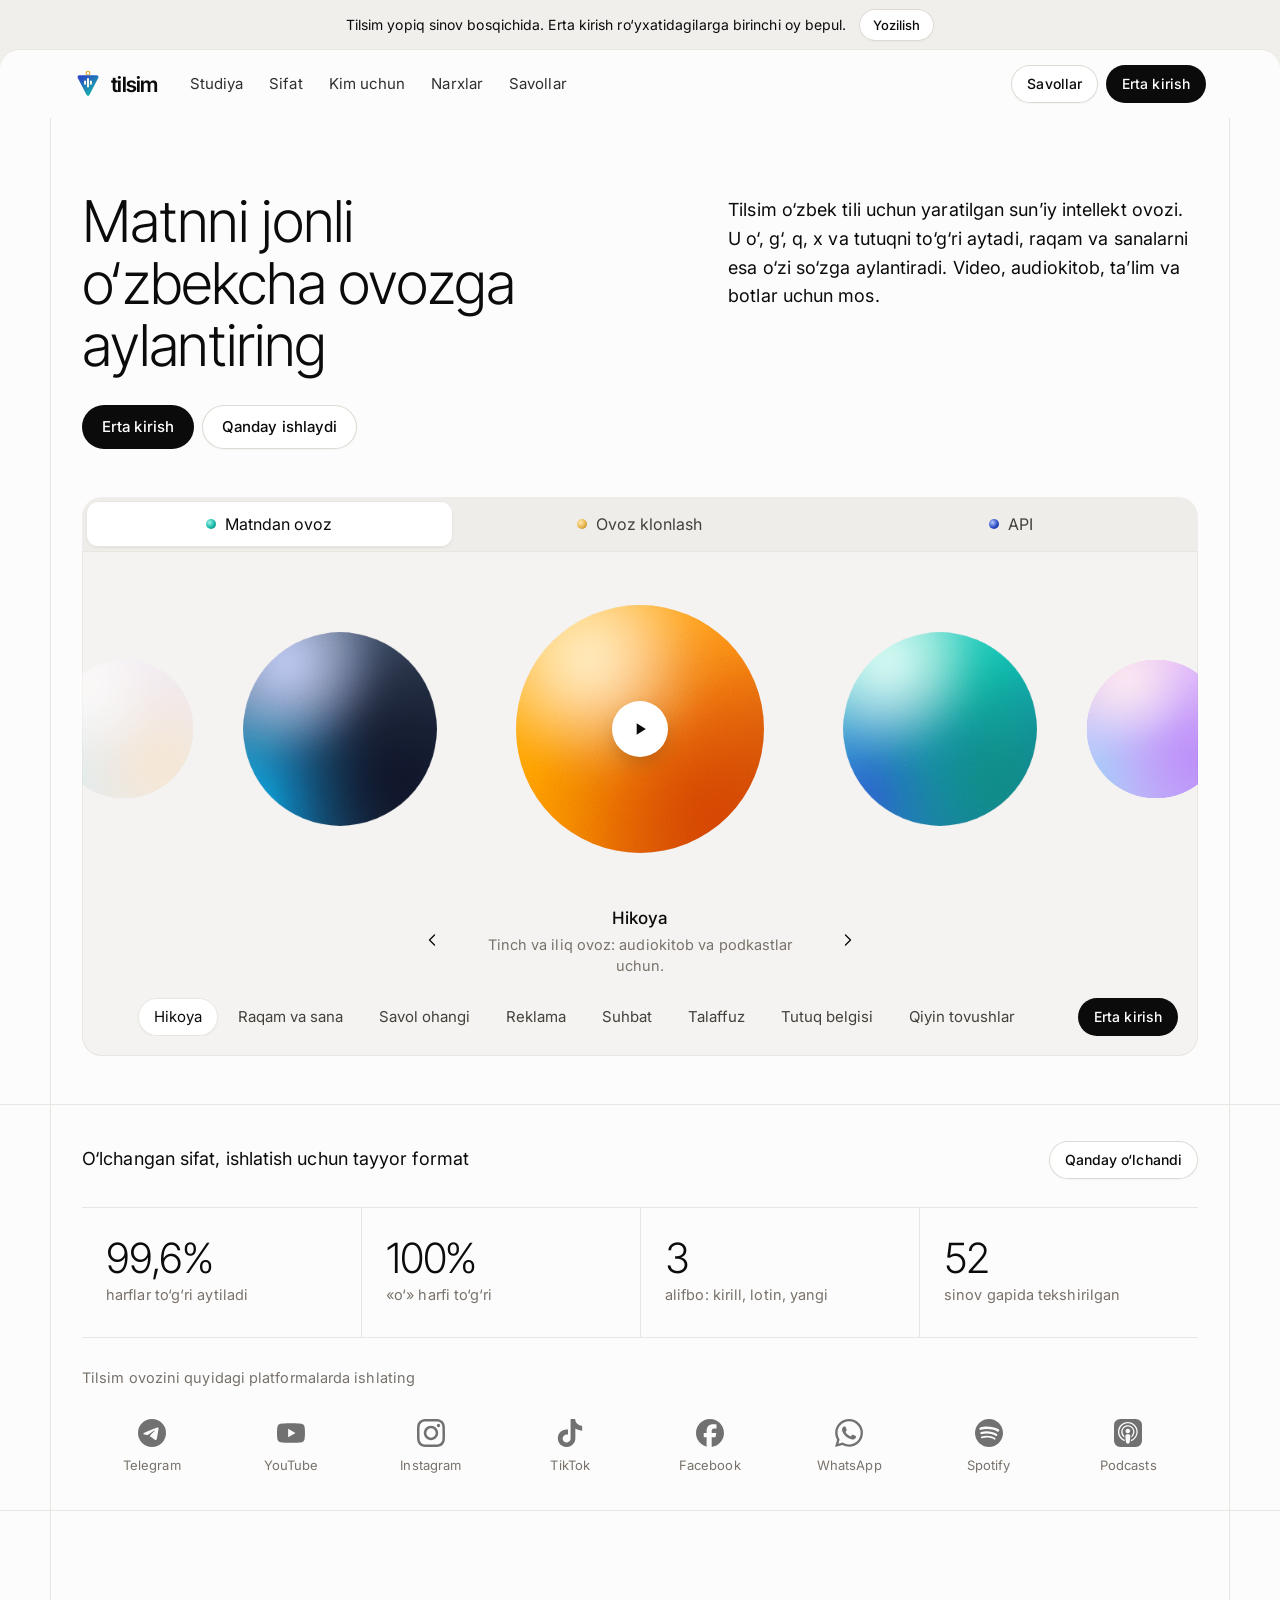
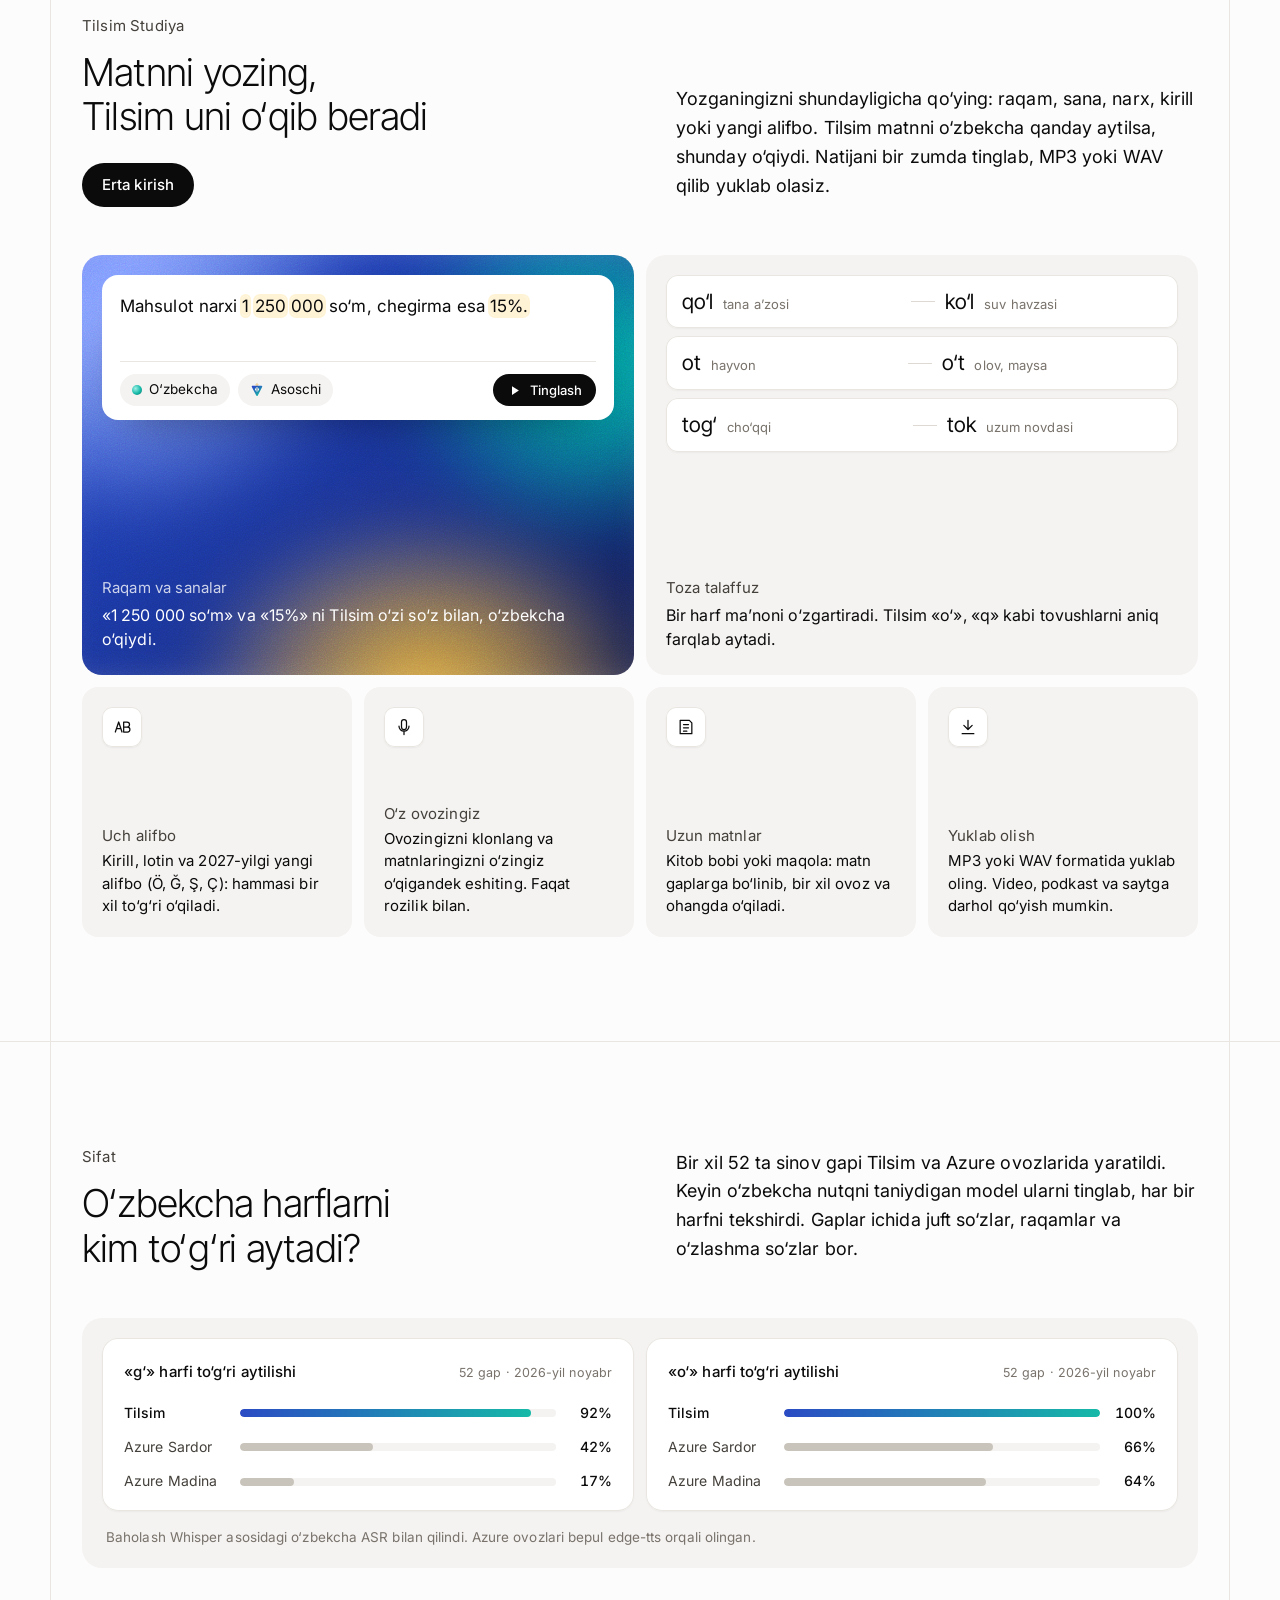
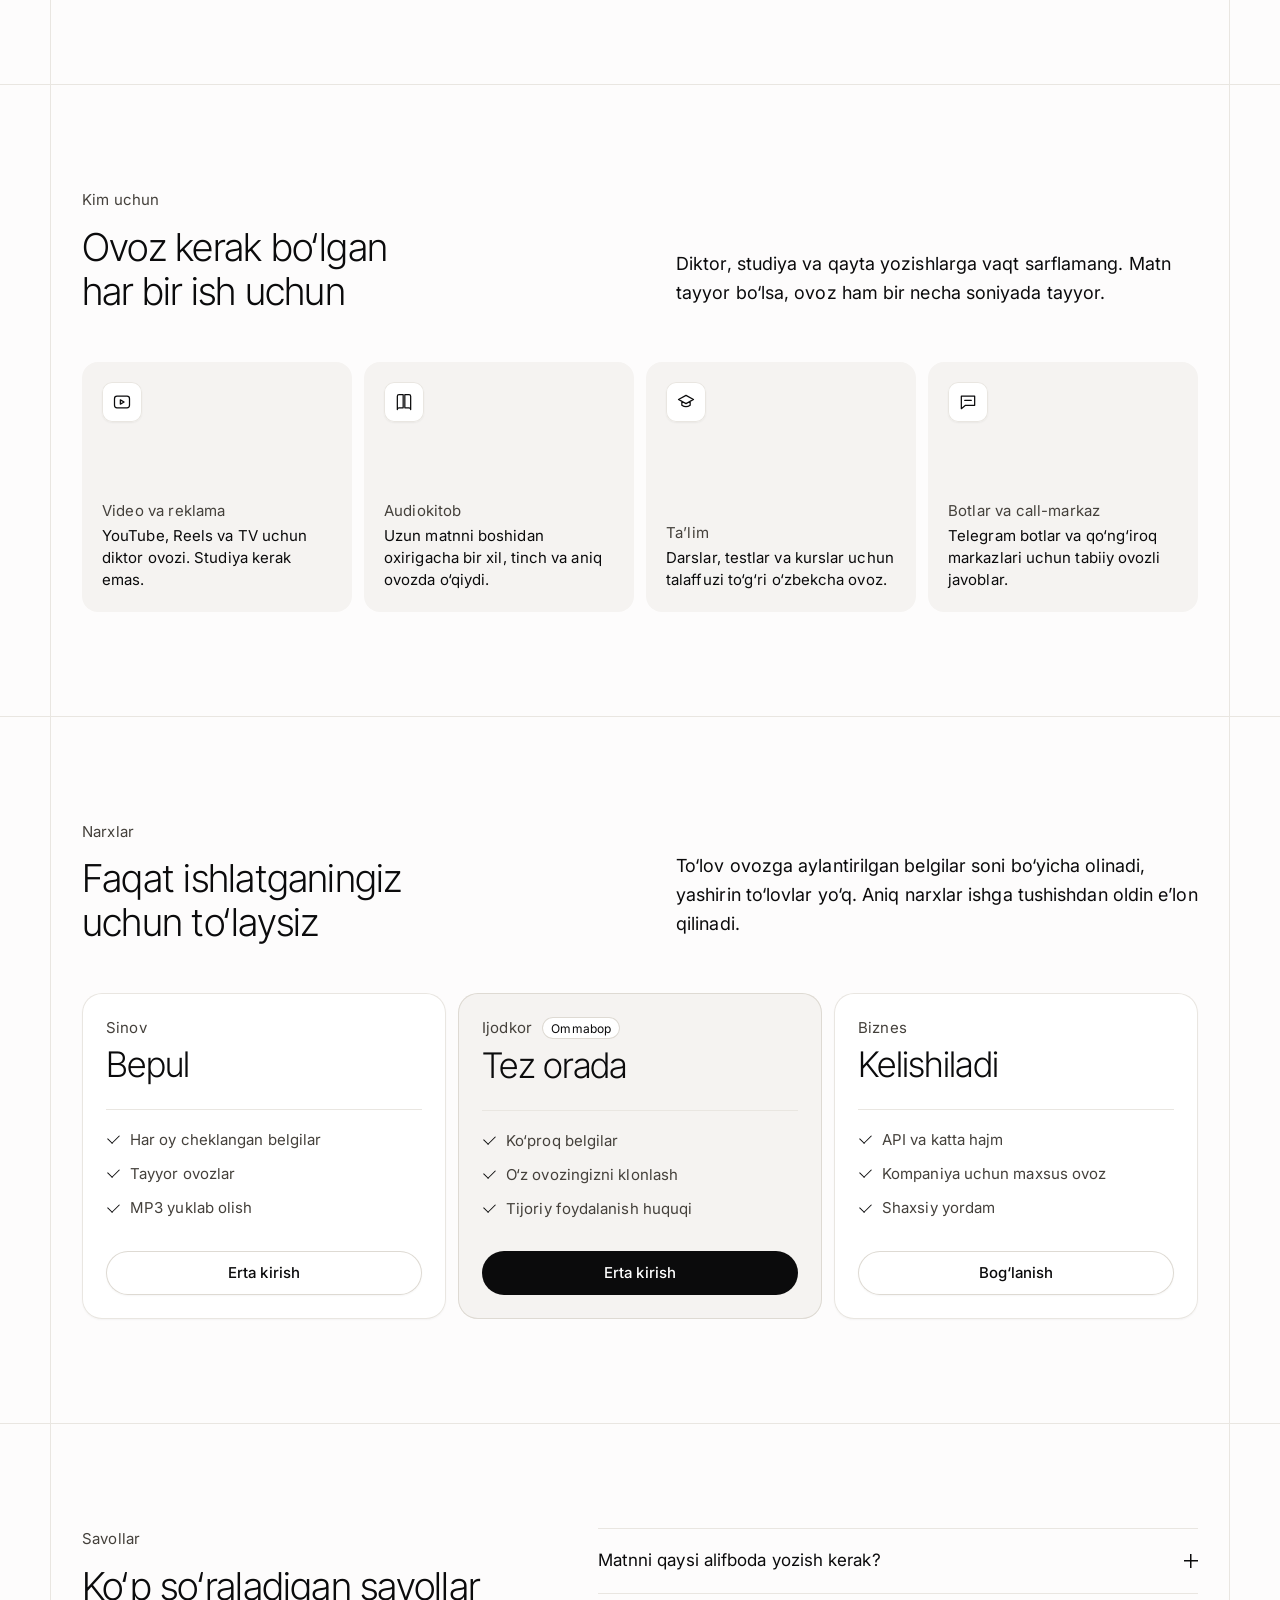
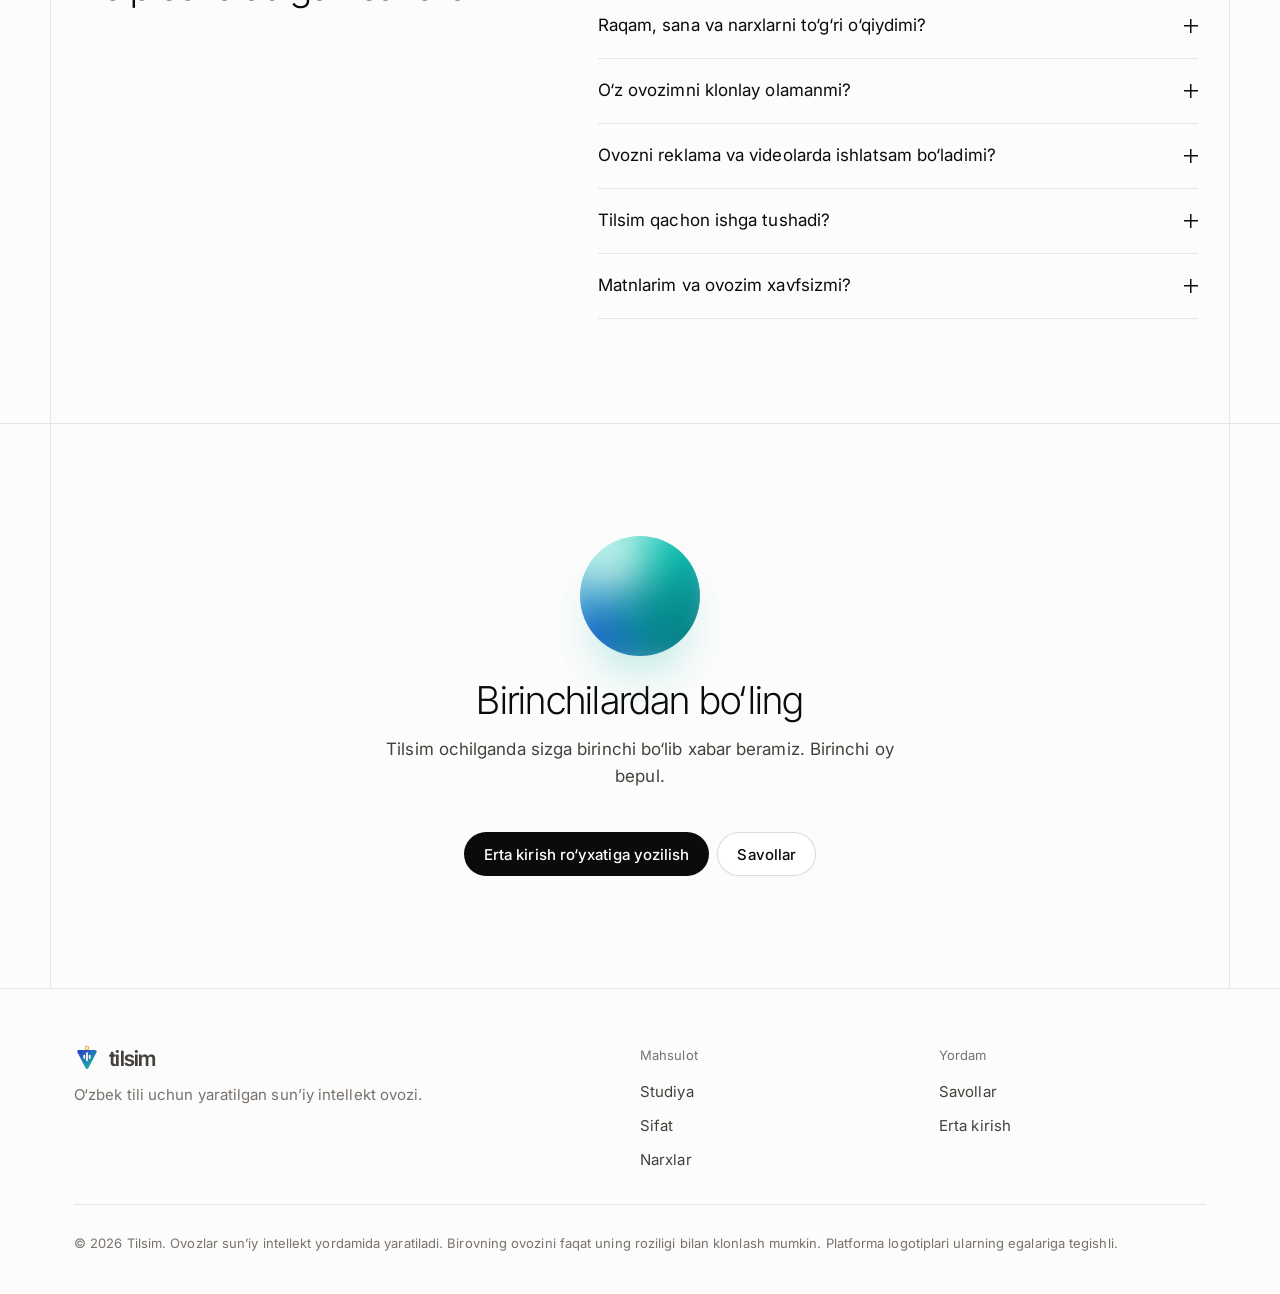
==== web/index.html @ ef1b839a "Tilsim: Uzbek voice lab, text front-end and landing page - uznorm: Uzbek text normaliser (numbers, d" ====
<!doctype html>
<html lang="uz">
<head>
  <meta charset="utf-8">
  <meta name="viewport" content="width=device-width, initial-scale=1, viewport-fit=cover">
  <title>Tilsim: o‘zbekcha sun’iy intellekt ovozi</title>
  <meta name="description" content="Tilsim matnni jonli o‘zbekcha ovozga aylantiradi: o‘, g‘, q, x va tutuqni to‘g‘ri aytadi, raqam va sanalarni o‘zi so‘zga aylantiradi.">
  <meta name="theme-color" content="#FDFCFC">
  <meta property="og:type" content="website">
  <meta property="og:title" content="Tilsim: o‘zbekcha sun’iy intellekt ovozi">
  <meta property="og:description" content="Matnni jonli o‘zbekcha ovozga aylantiring.">
  <link rel="icon" href="favicon.ico" sizes="48x48">
  <link rel="icon" href="assets/brand/tilsim-mark.svg" type="image/svg+xml">
  <link rel="apple-touch-icon" href="assets/brand/apple-touch-icon.png">
  <link rel="preconnect" href="https://fonts.googleapis.com">
  <link rel="preconnect" href="https://fonts.gstatic.com" crossorigin>
  <link href="https://fonts.googleapis.com/css2?family=Inter:wght@400;500;600&family=Inter+Tight:wght@300;400;500;600&display=swap" rel="stylesheet">
  <link rel="stylesheet" href="assets/css/site.css?v=16">
</head>
<body>
  <a class="skip" href="#asosiy">Asosiy qismga o‘tish</a>

  <div class="announce">
    <span>Tilsim yopiq sinov bosqichida. Erta kirish ro‘yxatidagilarga birinchi oy bepul.</span>
    <a class="btn btn-white btn-xs" href="#erta-kirish">Yozilish</a>
  </div>

  <div class="sheet">
    <!-- NAV -->
    <header class="nav" id="nav">
      <div class="wrap nav-row">
        <a class="brand" href="#" aria-label="Tilsim, bosh sahifa">
          <img src="assets/brand/tilsim-mark.svg" width="28" height="28" alt="">
          <span>tilsim</span>
        </a>
        <nav class="links" id="menu" aria-label="Asosiy menyu">
          <a href="#studio">Studiya</a>
          <a href="#sifat">Sifat</a>
          <a href="#kim-uchun">Kim uchun</a>
          <a href="#narxlar">Narxlar</a>
          <a href="#savollar">Savollar</a>
        </nav>
        <div class="nav-actions">
          <a class="btn btn-white btn-sm hide-sm" href="#savollar">Savollar</a>
          <a class="btn btn-black btn-sm" href="#erta-kirish">Erta kirish</a>
          <button class="menu-btn" id="menu-btn" type="button" aria-label="Menyuni ochish" aria-expanded="false" aria-controls="menu"><span></span><span></span></button>
        </div>
      </div>
    </header>

    <main id="asosiy">
      <!-- HERO -->
      <section class="frame hero">
        <div class="wrap">
          <div class="hero-head">
            <div>
              <h1>Matnni jonli <br class="br-lg">o‘zbekcha ovozga aylantiring</h1>
              <div class="actions">
                <a class="btn btn-black" href="#erta-kirish">Erta kirish</a>
                <a class="btn btn-white" href="#studio">Qanday ishlaydi</a>
              </div>
            </div>
            <p class="hero-lead">Tilsim o‘zbek tili uchun yaratilgan sun’iy intellekt ovozi. U o‘, g‘, q, x va tutuqni to‘g‘ri aytadi, raqam va sanalarni esa o‘zi so‘zga aylantiradi. Video, audiokitob, ta’lim va botlar uchun mos.</p>
          </div>

          <div class="product">
            <div class="seg" role="tablist" aria-label="Mahsulotlar">
              <button class="seg-btn" role="tab" aria-selected="true" aria-controls="p-tts" id="t-tts"><i class="dot d-feruza"></i>Matndan ovoz</button>
              <button class="seg-btn" role="tab" aria-selected="false" aria-controls="p-clone" id="t-clone"><i class="dot d-oltin"></i>Ovoz klonlash</button>
              <button class="seg-btn" role="tab" aria-selected="false" aria-controls="p-api" id="t-api"><i class="dot d-lapis"></i>API</button>
            </div>

            <div class="stage">
              <!-- TTS: voice orbs -->
              <div class="panel" role="tabpanel" id="p-tts" aria-labelledby="t-tts">
                <div class="orbs" id="orbs" aria-roledescription="karusel" aria-label="Ovoz namunalari"></div>
                <div class="orb-nav">
                  <button class="arrow" id="orb-prev" type="button" aria-label="Oldingi namuna"><svg viewBox="0 0 24 24"><path d="M15 6l-6 6 6 6"/></svg></button>
                  <div class="orb-caption" aria-live="polite"><b id="orb-title"></b><span id="orb-desc"></span></div>
                  <button class="arrow" id="orb-next" type="button" aria-label="Keyingi namuna"><svg viewBox="0 0 24 24"><path d="M9 6l6 6-6 6"/></svg></button>
                </div>
                <div class="stage-foot">
                  <div class="pills" id="orb-pills" role="tablist" aria-label="Namuna turi"></div>
                  <a class="btn btn-black btn-sm" href="#erta-kirish">Erta kirish</a>
                </div>
              </div>

              <!-- Clone -->
              <div class="panel" role="tabpanel" id="p-clone" aria-labelledby="t-clone" hidden>
                <div class="clone">
                  <div class="clone-copy">
                    <p class="label">Ovoz klonlash</p>
                    <h3>O‘z ovozingizda gapiradigan Tilsim</h3>
                    <p>Bir necha daqiqalik toza yozuvingizdan shaxsiy ovoz yaratiladi. Shundan keyin kurslar, videolar va reklamalar sizning ovozingizda chiqadi. Bu sahifadagi barcha namunalar ham shu yo‘l bilan, loyiha asoschisining ovozida yaratilgan.</p>
                    <ol class="mini-steps">
                      <li><span>1</span>Yozib oling: tinch xonada, studiyamizdagi gaplarni o‘qing</li>
                      <li><span>2</span>Tasdiqlang: ovoz sizniki ekanini va roziligingizni bildiring</li>
                      <li><span>3</span>Ishlating: istalgan matnni o‘z ovozingizda yarating</li>
                    </ol>
                  </div>
                  <div class="clone-card">
                    <div class="orb orb-oltin orb-sm" aria-hidden="true"></div>
                    <p class="label">Klonlangan ovoz namunasi</p>
                    <p class="quote">«O‘zbekiston Markaziy Osiyoning yuragida joylashgan bo‘lib, uning boy tarixi va mehmondo‘st xalqi butun dunyoga mashhur.»</p>
                    <button class="btn btn-black btn-sm" type="button" data-play="hikoya"><svg viewBox="0 0 24 24" aria-hidden="true"><path class="i-play" d="M8 5v14l11-7z"/><path class="i-pause" d="M7 5h4v14H7zM13 5h4v14h-4z"/></svg><span>Tinglash</span></button>
                  </div>
                </div>
              </div>

              <!-- API -->
              <div class="panel" role="tabpanel" id="p-api" aria-labelledby="t-api" hidden>
                <div class="api">
                  <div class="api-copy">
                    <p class="label">API · tez orada</p>
                    <h3>Ilovangizga o‘zbekcha ovoz qo‘shing</h3>
                    <p>Telegram bot, call-markaz yoki mobil ilova: bitta so‘rov bilan matn yuborasiz va tayyor audio olasiz. Raqamlar, kirill va yangi alifbo avtomatik qayta ishlanadi.</p>
                  </div>
                  <pre class="code" aria-label="API so‘rov namunasi"><code><span class="c-mute"># namuna: API ochilganda shunday ishlaydi</span>
curl $TILSIM_API/v1/tts \
  -H <span class="c-str">"Authorization: Bearer $TILSIM_KEY"</span> \
  -d <span class="c-str">'{
    "text": "Narxi 125 000 so‘m, chegirma 15%.",
    "voice": "asoschi",
    "format": "mp3"
  }'</span> \
  -o natija.mp3</code></pre>
                </div>
              </div>
            </div>
          </div>
        </div>
      </section>

      <!-- PROOF GRID -->
      <section class="frame proof">
        <div class="wrap">
          <div class="proof-head">
            <p>O‘lchangan sifat, ishlatish uchun tayyor format</p>
            <a class="btn btn-white btn-sm" href="#sifat">Qanday o‘lchandi</a>
          </div>
          <div class="stats">
            <div><b>99,6%</b><span>harflar to‘g‘ri aytiladi</span></div>
            <div><b>100%</b><span>«o‘» harfi to‘g‘ri</span></div>
            <div><b>3</b><span>alifbo: kirill, lotin, yangi</span></div>
            <div><b>52</b><span>sinov gapida tekshirilgan</span></div>
          </div>
          <p class="logos-label">Tilsim ovozini quyidagi platformalarda ishlating</p>
          <ul class="logos" aria-label="Platformalar">
            <li><img src="assets/logos/telegram.svg" alt="Telegram" width="28" height="28"><span>Telegram</span></li>
            <li><img src="assets/logos/youtube.svg" alt="YouTube" width="28" height="28"><span>YouTube</span></li>
            <li><img src="assets/logos/instagram.svg" alt="Instagram" width="28" height="28"><span>Instagram</span></li>
            <li><img src="assets/logos/tiktok.svg" alt="TikTok" width="28" height="28"><span>TikTok</span></li>
            <li><img src="assets/logos/facebook.svg" alt="Facebook" width="28" height="28"><span>Facebook</span></li>
            <li><img src="assets/logos/whatsapp.svg" alt="WhatsApp" width="28" height="28"><span>WhatsApp</span></li>
            <li><img src="assets/logos/spotify.svg" alt="Spotify" width="28" height="28"><span>Spotify</span></li>
            <li><img src="assets/logos/applepodcasts.svg" alt="Apple Podcasts" width="28" height="28"><span>Podcasts</span></li>
          </ul>
        </div>
      </section>

      <!-- STUDIO -->
      <section class="frame section" id="studio">
        <div class="wrap">
          <div class="sec-head">
            <div>
              <p class="label">Tilsim Studiya</p>
              <h2>Matnni yozing, <br class="br-lg">Tilsim uni o‘qib beradi</h2>
              <a class="btn btn-black" href="#erta-kirish">Erta kirish</a>
            </div>
            <p>Yozganingizni shundayligicha qo‘ying: raqam, sana, narx, kirill yoki yangi alifbo. Tilsim matnni o‘zbekcha qanday aytilsa, shunday o‘qiydi. Natijani bir zumda tinglab, MP3 yoki WAV qilib yuklab olasiz.</p>
          </div>

          <div class="media-row">
            <article class="media media-grad g-lapis">
              <div class="editor">
                <p class="editor-text" id="ed-text"></p>
                <div class="editor-bar">
                  <span class="chip"><i class="dot d-feruza"></i>O‘zbekcha</span>
                  <span class="chip"><img src="assets/brand/tilsim-mark.svg" width="14" height="14" alt="">Asoschi</span>
                  <button class="btn btn-black btn-xs ml-auto" type="button" id="ed-play"><svg viewBox="0 0 24 24" aria-hidden="true"><path class="i-play" d="M8 5v14l11-7z"/><path class="i-pause" d="M7 5h4v14H7zM13 5h4v14h-4z"/></svg><span>Tinglash</span></button>
                </div>
              </div>
              <div class="media-caption on-dark">
                <p class="label">Raqam va sanalar</p>
                <p>«1 250 000 so‘m» va «15%» ni Tilsim o‘zi so‘z bilan, o‘zbekcha o‘qiydi.</p>
              </div>
            </article>

            <article class="media">
              <ul class="pairs" aria-label="Juft so‘zlar">
                <li><b>qo‘l</b><em>tana a’zosi</em><i></i><b>ko‘l</b><em>suv havzasi</em></li>
                <li><b>ot</b><em>hayvon</em><i></i><b>o‘t</b><em>olov, maysa</em></li>
                <li><b>tog‘</b><em>cho‘qqi</em><i></i><b>tok</b><em>uzum novdasi</em></li>
              </ul>
              <div class="media-caption">
                <p class="label">Toza talaffuz</p>
                <p>Bir harf ma’noni o‘zgartiradi. Tilsim «o‘», «q» kabi tovushlarni aniq farqlab aytadi.</p>
              </div>
            </article>
          </div>

          <div class="tiles">
            <article class="tile">
              <span class="ico"><svg viewBox="0 0 24 24"><path d="M4 18 8 6l4 12M5.5 14h5M14 6h4a3 3 0 0 1 0 6h-4zm0 6h4.5a3 3 0 0 1 0 6H14z"/></svg></span>
              <div><p class="label">Uch alifbo</p><p>Kirill, lotin va 2027-yilgi yangi alifbo (Ö, Ğ, Ş, Ç): hammasi bir xil to‘g‘ri o‘qiladi.</p></div>
            </article>
            <article class="tile">
              <span class="ico"><svg viewBox="0 0 24 24"><path d="M12 3a3 3 0 0 1 3 3v6a3 3 0 0 1-6 0V6a3 3 0 0 1 3-3zM6 11a6 6 0 0 0 12 0M12 17v4"/></svg></span>
              <div><p class="label">O‘z ovozingiz</p><p>Ovozingizni klonlang va matnlaringizni o‘zingiz o‘qigandek eshiting. Faqat rozilik bilan.</p></div>
            </article>
            <article class="tile">
              <span class="ico"><svg viewBox="0 0 24 24"><path d="M5 4h11l3 3v13H5zM9 9h6M9 13h6M9 17h4"/></svg></span>
              <div><p class="label">Uzun matnlar</p><p>Kitob bobi yoki maqola: matn gaplarga bo‘linib, bir xil ovoz va ohangda o‘qiladi.</p></div>
            </article>
            <article class="tile">
              <span class="ico"><svg viewBox="0 0 24 24"><path d="M12 4v11M7 10l5 5 5-5M5 20h14"/></svg></span>
              <div><p class="label">Yuklab olish</p><p>MP3 yoki WAV formatida yuklab oling. Video, podkast va saytga darhol qo‘yish mumkin.</p></div>
            </article>
          </div>
        </div>
      </section>

      <!-- QUALITY -->
      <section class="frame section" id="sifat">
        <div class="wrap">
          <div class="sec-head">
            <div>
              <p class="label">Sifat</p>
              <h2>O‘zbekcha harflarni <br class="br-lg">kim to‘g‘ri aytadi?</h2>
            </div>
            <p>Bir xil 52 ta sinov gapi Tilsim va Azure ovozlarida yaratildi. Keyin o‘zbekcha nutqni taniydigan model ularni tinglab, har bir harfni tekshirdi. Gaplar ichida juft so‘zlar, raqamlar va o‘zlashma so‘zlar bor.</p>
          </div>
          <div class="media-row single">
            <article class="media media-chart">
              <div class="chart-card">
                <div class="chart-head"><b>«g‘» harfi to‘g‘ri aytilishi</b><span>52 gap · 2026-yil noyabr</span></div>
                <div class="bars" id="bars-g">
                  <div class="bar us"><span>Tilsim</span><div class="track"><i style="--v:92%"></i></div><b>92%</b></div>
                  <div class="bar"><span>Azure Sardor</span><div class="track"><i style="--v:42%"></i></div><b>42%</b></div>
                  <div class="bar"><span>Azure Madina</span><div class="track"><i style="--v:17%"></i></div><b>17%</b></div>
                </div>
              </div>
              <div class="chart-card">
                <div class="chart-head"><b>«o‘» harfi to‘g‘ri aytilishi</b><span>52 gap · 2026-yil noyabr</span></div>
                <div class="bars" id="bars-o">
                  <div class="bar us"><span>Tilsim</span><div class="track"><i style="--v:100%"></i></div><b>100%</b></div>
                  <div class="bar"><span>Azure Sardor</span><div class="track"><i style="--v:66%"></i></div><b>66%</b></div>
                  <div class="bar"><span>Azure Madina</span><div class="track"><i style="--v:64%"></i></div><b>64%</b></div>
                </div>
              </div>
              <p class="foot-note">Baholash Whisper asosidagi o‘zbekcha ASR bilan qilindi. Azure ovozlari bepul edge-tts orqali olingan.</p>
            </article>
          </div>
        </div>
      </section>

      <!-- USE CASES -->
      <section class="frame section" id="kim-uchun">
        <div class="wrap">
          <div class="sec-head">
            <div>
              <p class="label">Kim uchun</p>
              <h2>Ovoz kerak bo‘lgan <br class="br-lg">har bir ish uchun</h2>
            </div>
            <p>Diktor, studiya va qayta yozishlarga vaqt sarflamang. Matn tayyor bo‘lsa, ovoz ham bir necha soniyada tayyor.</p>
          </div>
          <div class="tiles">
            <article class="tile">
              <span class="ico"><svg viewBox="0 0 24 24"><rect x="3" y="5" width="18" height="14" rx="3"/><path d="M10 9.5v5l4.5-2.5z"/></svg></span>
              <div><p class="label">Video va reklama</p><p>YouTube, Reels va TV uchun diktor ovozi. Studiya kerak emas.</p></div>
            </article>
            <article class="tile">
              <span class="ico"><svg viewBox="0 0 24 24"><path d="M4 5a2 2 0 0 1 2-2h5v16H6a2 2 0 0 0-2 2zM20 5a2 2 0 0 0-2-2h-5v16h5a2 2 0 0 1 2 2z"/></svg></span>
              <div><p class="label">Audiokitob</p><p>Uzun matnni boshidan oxirigacha bir xil, tinch va aniq ovozda o‘qiydi.</p></div>
            </article>
            <article class="tile">
              <span class="ico"><svg viewBox="0 0 24 24"><path d="M3 9l9-5 9 5-9 5zM7 11v5c3 2 7 2 10 0v-5"/></svg></span>
              <div><p class="label">Ta’lim</p><p>Darslar, testlar va kurslar uchun talaffuzi to‘g‘ri o‘zbekcha ovoz.</p></div>
            </article>
            <article class="tile">
              <span class="ico"><svg viewBox="0 0 24 24"><path d="M4 5h16v11H9l-5 4z"/><path d="M8 10h8"/></svg></span>
              <div><p class="label">Botlar va call-markaz</p><p>Telegram botlar va qo‘ng‘iroq markazlari uchun tabiiy ovozli javoblar.</p></div>
            </article>
          </div>
        </div>
      </section>

      <!-- PRICING -->
      <section class="frame section" id="narxlar">
        <div class="wrap">
          <div class="sec-head">
            <div>
              <p class="label">Narxlar</p>
              <h2>Faqat ishlatganingiz <br class="br-lg">uchun to‘laysiz</h2>
            </div>
            <p>To‘lov ovozga aylantirilgan belgilar soni bo‘yicha olinadi, yashirin to‘lovlar yo‘q. Aniq narxlar ishga tushishdan oldin e’lon qilinadi.</p>
          </div>
          <div class="plans">
            <div class="plan">
              <p class="label">Sinov</p><p class="price">Bepul</p>
              <ul><li>Har oy cheklangan belgilar</li><li>Tayyor ovozlar</li><li>MP3 yuklab olish</li></ul>
              <a class="btn btn-white" href="#erta-kirish">Erta kirish</a>
            </div>
            <div class="plan plan-hot">
              <p class="label">Ijodkor <span class="tag">Ommabop</span></p><p class="price">Tez orada</p>
              <ul><li>Ko‘proq belgilar</li><li>O‘z ovozingizni klonlash</li><li>Tijoriy foydalanish huquqi</li></ul>
              <a class="btn btn-black" href="#erta-kirish">Erta kirish</a>
            </div>
            <div class="plan">
              <p class="label">Biznes</p><p class="price">Kelishiladi</p>
              <ul><li>API va katta hajm</li><li>Kompaniya uchun maxsus ovoz</li><li>Shaxsiy yordam</li></ul>
              <a class="btn btn-white" href="#erta-kirish">Bog‘lanish</a>
            </div>
          </div>
        </div>
      </section>

      <!-- FAQ -->
      <section class="frame section" id="savollar">
        <div class="wrap faq-grid">
          <div>
            <p class="label">Savollar</p>
            <h2>Ko‘p so‘raladigan savollar</h2>
          </div>
          <div class="faq">
            <details><summary>Matnni qaysi alifboda yozish kerak?</summary><p>Qaysi biri qulay bo‘lsa, o‘shanda yozing: kirill, lotin yoki 2027-yildan kuchga kiradigan yangi lotin alifbosi (Ö, Ğ, Ş, Ç). Tilsim hammasini bir xil to‘g‘ri o‘qiydi.</p></details>
            <details><summary>Raqam, sana va narxlarni to‘g‘ri o‘qiydimi?</summary><p>Ha. «2026-yil 15-noyabr», «14:30», «125 000 so‘m», «15%» kabi yozuvlarni Tilsim o‘zi so‘zga aylantirib, o‘zbekcha o‘qiydi.</p></details>
            <details><summary>O‘z ovozimni klonlay olamanmi?</summary><p>Ha, Ijodkor va Biznes rejalarida. Buning uchun ovoz egasining roziligi shart: birovning ovozini uning ruxsatisiz klonlab bo‘lmaydi.</p></details>
            <details><summary>Ovozni reklama va videolarda ishlatsam bo‘ladimi?</summary><p>Ha, pullik rejalarda tijoriy foydalanish huquqi bor. Bepul sinov shaxsiy foydalanish uchun.</p></details>
            <details><summary>Tilsim qachon ishga tushadi?</summary><p>Hozir yopiq sinov bosqichidamiz. Erta kirish ro‘yxatiga yozilsangiz, ochilishi bilan birinchi bo‘lib xabar olasiz, birinchi oy esa bepul bo‘ladi.</p></details>
            <details><summary>Matnlarim va ovozim xavfsizmi?</summary><p>Matnlar faqat ovoz yaratish uchun ishlatiladi. Klonlangan ovoz faqat sizning hisobingizda turadi. Har bir audioga sun’iy intellekt yaratganini bildiruvchi ko‘rinmas belgi qo‘shiladi.</p></details>
          </div>
        </div>
      </section>

      <!-- FINAL CTA -->
      <section class="frame final" id="erta-kirish">
        <div class="wrap final-box">
          <div class="orb orb-feruza orb-hero" aria-hidden="true"></div>
          <h2>Birinchilardan bo‘ling</h2>
          <p>Tilsim ochilganda sizga birinchi bo‘lib xabar beramiz. Birinchi oy bepul.</p>
          <div class="actions center">
            <!-- TODO(owner): the real contact goes here (Telegram link or waitlist form endpoint) -->
            <a class="btn btn-black" href="#" data-todo="contact">Erta kirish ro‘yxatiga yozilish</a>
            <a class="btn btn-white" href="#savollar">Savollar</a>
          </div>
        </div>
      </section>
    </main>

    <footer class="footer">
      <div class="wrap foot-grid">
        <div class="foot-brand">
          <a class="brand" href="#"><img src="assets/brand/tilsim-mark.svg" width="26" height="26" alt=""><span>tilsim</span></a>
          <p>O‘zbek tili uchun yaratilgan sun’iy intellekt ovozi.</p>
        </div>
        <div><p class="foot-h">Mahsulot</p><a href="#studio">Studiya</a><a href="#sifat">Sifat</a><a href="#narxlar">Narxlar</a></div>
        <div><p class="foot-h">Yordam</p><a href="#savollar">Savollar</a><a href="#erta-kirish">Erta kirish</a></div>
        <p class="foot-legal">© 2026 Tilsim. Ovozlar sun’iy intellekt yordamida yaratiladi. Birovning ovozini faqat uning roziligi bilan klonlash mumkin. Platforma logotiplari ularning egalariga tegishli.</p>
      </div>
    </footer>
  </div>

  <audio id="player" preload="none"></audio>
  <script src="assets/js/site.js?v=16"></script>
</body>
</html>
---- web/assets/css/site.css ----
/* Tilsim — calm, editorial UI: warm off-white canvas, black type, light display headings, soft grey
   cards, hairline frame. Colour lives only in the voice orbs and gradient art (lapis, feruza, oltin). */
:root {
  --canvas: #FDFCFC;
  --frame-bg: #F1EFEC;     /* behind the rounded sheet */
  --card: #F5F3F1;
  --card-2: #EFEDEA;
  --white: #FFFFFF;
  --ink: #0B0B0C;
  --ink-2: #44403B;        /* warm secondary text */
  --ink-3: #78726B;        /* tertiary / captions */
  --line: #E9E6E1;
  --line-2: #DEDAD3;

  --lapis: #1B2E7A;
  --lapis-2: #2B4BC4;
  --feruza: #16B9A8;
  --oltin: #E8B44A;

  --r-xs: 10px;
  --r-sm: 12px;
  --r: 16px;
  --r-lg: 20px;
  --wrap: 1180px;
  --display: 'Inter Tight', 'Inter', system-ui, sans-serif;
  --body: 'Inter', system-ui, -apple-system, 'Segoe UI', Roboto, sans-serif;
  --ease: cubic-bezier(.2, .7, .2, 1);
  color-scheme: light;
}

* { box-sizing: border-box; }
html { scroll-behavior: smooth; scroll-padding-top: 76px; background: var(--frame-bg); }
body { margin: 0; font: 400 17px/1.6 var(--body); letter-spacing: .005em; color: var(--ink); background: var(--frame-bg); -webkit-font-smoothing: antialiased; }
img, svg { display: block; }
a { color: inherit; text-decoration: none; }
p { margin: 0; }
h1, h2, h3 { margin: 0; font-family: var(--display); font-weight: 300; letter-spacing: -.02em; color: var(--ink); }
h1 { font-size: clamp(2.4rem, 4.6vw, 3.6rem); line-height: 1.08; }
h2 { font-size: clamp(1.9rem, 3vw, 2.5rem); line-height: 1.15; }
h3 { font-size: 1.6rem; line-height: 1.2; }
.br-lg { display: none; }
@media (min-width: 900px) { .br-lg { display: inline; } }
.wrap { width: min(var(--wrap), 100%); margin: 0 auto; padding: 0 24px; }
@media (max-width: 520px) { .wrap { padding: 0 16px; } body { font-size: 16px; } }
.skip { position: absolute; left: -999px; top: 8px; z-index: 100; padding: 10px 14px; border-radius: 10px; background: var(--ink); color: #fff; }
.skip:focus { left: 8px; }
:focus-visible { outline: 2px solid var(--ink); outline-offset: 3px; border-radius: 10px; }
@media (prefers-reduced-motion: reduce) { html { scroll-behavior: auto; } *, *::before, *::after { animation-duration: 1ms !important; animation-iteration-count: 1 !important; transition-duration: 1ms !important; } }
.label { font-size: 15px; line-height: 1.45; color: var(--ink-2); letter-spacing: .01em; }

/* ------------------------------------------------ buttons */
.btn { display: inline-flex; align-items: center; justify-content: center; gap: 8px; height: 44px; padding: 0 20px; border-radius: 9999px; border: 0; font: 500 15px/1 var(--body); cursor: pointer; white-space: nowrap; transition: background .2s, box-shadow .2s, transform .2s var(--ease), opacity .2s; }
.btn svg { width: 15px; height: 15px; fill: currentColor; }
.btn:active { transform: scale(.98); }
.btn-black { background: var(--ink); color: #fff; }
.btn-black:hover { background: #2A2A2D; }
.btn-white { background: var(--white); color: var(--ink); box-shadow: inset 0 0 0 1px var(--line-2), 0 1px 2px rgba(0, 0, 0, .04); }
.btn-white:hover { box-shadow: inset 0 0 0 1px #C9C4BB, 0 1px 2px rgba(0, 0, 0, .06); }
.btn-sm { height: 38px; padding: 0 16px; font-size: 14px; }
.btn-xs { height: 32px; padding: 0 14px; font-size: 13px; }
.btn .i-pause, .btn.playing .i-play { display: none; }
.btn.playing .i-pause { display: block; }
.ml-auto { margin-left: auto; }

/* ------------------------------------------------ announcement + sheet */
.announce { display: flex; align-items: center; justify-content: center; gap: 12px; flex-wrap: wrap; padding: 9px 16px; font-size: 14px; color: var(--ink); text-align: center; }
.sheet { background: var(--canvas); border-radius: 20px 20px 0 0; box-shadow: 0 -1px 0 var(--line); min-height: 100vh; }
@media (max-width: 520px) { .announce { font-size: 13px; } .sheet { border-radius: 16px 16px 0 0; } }

/* ------------------------------------------------ nav */
.nav { position: sticky; top: 0; z-index: 50; background: rgba(253, 252, 252, .86); backdrop-filter: saturate(160%) blur(16px); -webkit-backdrop-filter: saturate(160%) blur(16px); border-radius: 20px 20px 0 0; transition: box-shadow .2s; }
.nav.scrolled { box-shadow: 0 1px 0 var(--line); border-radius: 0; }
.nav-row { display: flex; align-items: center; gap: 32px; height: 68px; }
.brand { display: inline-flex; align-items: center; gap: 9px; font: 600 21px/1 var(--display); letter-spacing: -.035em; }
.links { display: flex; gap: 26px; font-size: 15px; }
.links a { color: var(--ink); opacity: .85; transition: opacity .2s; }
.links a:hover { opacity: 1; }
.nav-actions { margin-left: auto; display: flex; align-items: center; gap: 8px; }
.menu-btn { display: none; width: 40px; height: 40px; border: 0; border-radius: 999px; background: var(--white); box-shadow: inset 0 0 0 1px var(--line-2); cursor: pointer; flex-direction: column; align-items: center; justify-content: center; gap: 5px; }
.menu-btn span { width: 16px; height: 1.5px; background: var(--ink); border-radius: 2px; transition: transform .25s var(--ease); }
.menu-btn[aria-expanded="true"] span:first-child { transform: translateY(3.25px) rotate(45deg); }
.menu-btn[aria-expanded="true"] span:last-child { transform: translateY(-3.25px) rotate(-45deg); }
@media (max-width: 900px) {
  .menu-btn { display: inline-flex; }
  .hide-sm { display: none; }
  .links { position: fixed; top: 68px; left: 0; right: 0; flex-direction: column; gap: 0; padding: 8px 16px 18px; background: var(--canvas); box-shadow: 0 12px 30px -16px rgba(0, 0, 0, .25), 0 1px 0 var(--line); opacity: 0; transform: translateY(-6px); pointer-events: none; transition: opacity .2s, transform .25s var(--ease); }
  .links.open { opacity: 1; transform: none; pointer-events: auto; }
  .links a { padding: 14px 4px; font-size: 17px; border-bottom: 1px solid var(--line); }
}

/* ------------------------------------------------ frame: hairline guides like a drafting grid */
.frame > .wrap { position: relative; }
@media (min-width: 1230px) {
  .frame > .wrap::before, .frame > .wrap::after { content: ""; position: absolute; top: 0; bottom: 0; width: 1px; background: var(--line); }
  .frame > .wrap::before { left: 0; }
  .frame > .wrap::after { right: 0; }
}
.frame + .frame { border-top: 1px solid var(--line); }
.section > .wrap { padding-top: 104px; padding-bottom: 104px; }
@media (min-width: 1230px) { .section > .wrap, .hero > .wrap, .proof > .wrap, .final > .wrap { padding-left: 32px; padding-right: 32px; } }
@media (max-width: 720px) { .section > .wrap { padding-top: 72px; padding-bottom: 72px; } }

/* ------------------------------------------------ hero */
.hero > .wrap { padding-top: 72px; padding-bottom: 48px; }
.hero-head { display: grid; grid-template-columns: 1.1fr .9fr; gap: 40px 72px; align-items: start; margin-bottom: 48px; }
.hero-head > * { min-width: 0; }
.hero-lead { font-size: 18px; line-height: 1.6; color: var(--ink); padding-top: 6px; max-width: 34em; }
.actions { display: flex; flex-wrap: wrap; gap: 8px; margin-top: 28px; }
.actions.center { justify-content: center; }
@media (max-width: 900px) { .hero > .wrap { padding-top: 40px; } .hero-head { grid-template-columns: 1fr; gap: 20px; margin-bottom: 32px; } .hero-lead { order: 2; padding: 0; } }

.product { min-width: 0; }
.seg { display: grid; grid-template-columns: repeat(3, 1fr); gap: 4px; padding: 4px; border-radius: var(--r-lg) var(--r-lg) 0 0; background: var(--card-2); }
.seg-btn { display: inline-flex; align-items: center; justify-content: center; gap: 9px; height: 46px; border: 0; border-radius: var(--r-sm); background: transparent; color: var(--ink-2); font: 400 16px var(--body); cursor: pointer; transition: background .2s, color .2s, box-shadow .2s; }
.seg-btn[aria-selected="true"] { background: var(--white); color: var(--ink); box-shadow: 0 1px 2px rgba(0, 0, 0, .06), inset 0 0 0 1px var(--line); }
.seg-btn:hover { color: var(--ink); }
.seg-btn { white-space: nowrap; }
@media (max-width: 520px) { .seg-btn { font-size: 13.5px; gap: 6px; height: 42px; padding: 0 4px; } .seg-btn .dot { display: none; } }
.dot { width: 10px; height: 10px; border-radius: 50%; flex: none; }
.d-feruza { background: radial-gradient(circle at 35% 35%, #9FF1E6, var(--feruza) 55%, #0D6F66); }
.d-oltin { background: radial-gradient(circle at 35% 35%, #FFE8B0, var(--oltin) 55%, #9C6A12); }
.d-lapis { background: radial-gradient(circle at 35% 35%, #B9C8FF, var(--lapis-2) 55%, var(--lapis)); }

.stage { position: relative; overflow: hidden; border-radius: 0 0 var(--r-lg) var(--r-lg); background: var(--card); box-shadow: inset 0 0 0 1px var(--line); }
/* all panels share one grid cell, so the stage keeps the tallest height and never jumps */
.stage { display: grid; }
.stage > .panel { grid-area: 1 / 1; min-width: 0; transition: opacity .3s ease; }
.panel[hidden] { display: block; visibility: hidden; opacity: 0; pointer-events: none; }
/* on phones the stacked clone/API panels are much taller, so hidden panels leave the flow */
@media (max-width: 900px) { .panel[hidden] { display: none; } }

/* voice orbs carousel */
.orbs { position: relative; height: 340px; margin-top: 8px; }
.orb-item { position: absolute; left: 50%; top: 50%; width: 248px; height: 248px; margin: -124px 0 0 -124px; border: 0; padding: 0; background: none; cursor: pointer; border-radius: 50%; transition: transform .6s var(--ease), opacity .6s var(--ease), filter .6s; will-change: transform; }
.orbs:not(.ready) .orb-item { transition: none; }
.orb-item .orb { width: 100%; height: 100%; }
.orb-item .play { position: absolute; left: 50%; top: 50%; width: 56px; height: 56px; margin: -28px 0 0 -28px; border-radius: 50%; display: grid; place-items: center; background: var(--white); color: var(--ink); box-shadow: 0 8px 24px -8px rgba(0, 0, 0, .35); opacity: 0; transform: scale(.8); transition: opacity .3s, transform .3s var(--ease); pointer-events: none; }
.orb-item .play svg { width: 20px; height: 20px; fill: currentColor; }
.orb-item .play .i-pause { display: none; }
.orb-item.center .play { opacity: 1; transform: none; pointer-events: auto; }
.orb-item.playing .play .i-play { display: none; }
.orb-item.playing .play .i-pause { display: block; }
.orb-item:focus-visible { outline-offset: 6px; }
.orb-nav { display: flex; align-items: center; justify-content: center; gap: 28px; padding: 6px 16px 0; }
.orb-caption { min-width: 0; width: 320px; text-align: center; display: flex; flex-direction: column; gap: 2px; }
.orb-caption b { font-weight: 500; font-size: 17px; }
.orb-caption span { font-size: 14.5px; line-height: 1.45; color: var(--ink-3); min-height: 2.9em; }
.arrow { width: 40px; height: 40px; flex: none; border: 0; border-radius: 50%; background: transparent; cursor: pointer; display: grid; place-items: center; transition: background .2s; }
.arrow:hover { background: var(--card-2); }
.arrow svg { width: 20px; height: 20px; fill: none; stroke: var(--ink); stroke-width: 1.6; stroke-linecap: round; stroke-linejoin: round; }
.stage-foot { display: flex; align-items: center; gap: 12px; padding: 22px 20px 20px; }
.pills { flex: 1; min-width: 0; display: flex; gap: 4px; overflow-x: auto; scrollbar-width: none; justify-content: center; }
.pills::-webkit-scrollbar { display: none; }
.pill { flex: none; height: 38px; padding: 0 16px; border: 0; border-radius: 9999px; background: transparent; font: 400 15px var(--body); color: var(--ink-2); cursor: pointer; transition: background .2s, color .2s, box-shadow .2s; }
.pill:hover { color: var(--ink); }
.pill[aria-selected="true"] { background: var(--white); color: var(--ink); box-shadow: 0 1px 2px rgba(0, 0, 0, .06), inset 0 0 0 1px var(--line); }
@media (max-width: 720px) {
  .orbs { height: 270px; }
  .orb-item { width: 184px; height: 184px; margin: -92px 0 0 -92px; }
  .orb-nav { gap: 8px; }
  .stage-foot { flex-direction: column; align-items: stretch; padding: 16px 12px 14px; }
  .pills { justify-content: flex-start; }
  .stage-foot .btn { align-self: center; }
}

/* the orbs: layered gradients + blur + film grain */
.orb { display: block; position: relative; border-radius: 50%; overflow: hidden; isolation: isolate; }
.orb::before { content: ""; position: absolute; inset: -18%; z-index: -1; filter: blur(18px) saturate(115%); background: var(--orb); animation: drift 14s ease-in-out infinite alternate; }
.orb::after { content: ""; position: absolute; inset: 0; opacity: .38; mix-blend-mode: overlay; pointer-events: none; background-image: url("data:image/svg+xml,%3Csvg xmlns='http://www.w3.org/2000/svg' width='180' height='180'%3E%3Cfilter id='n'%3E%3CfeTurbulence type='fractalNoise' baseFrequency='.85' numOctaves='3' stitchTiles='stitch'/%3E%3CfeColorMatrix values='0 0 0 0 .5 0 0 0 0 .5 0 0 0 0 .5 0 0 0 1 0'/%3E%3C/filter%3E%3Crect width='100%25' height='100%25' filter='url(%23n)'/%3E%3C/svg%3E"); }
@keyframes drift { to { transform: rotate(40deg) scale(1.08); } }
.orb-feruza { --orb: radial-gradient(circle at 30% 25%, #E9FFF9 0%, transparent 35%), radial-gradient(circle at 70% 70%, #0E7A72 0%, transparent 55%), radial-gradient(circle at 25% 75%, #2B4BC4 0%, transparent 50%), linear-gradient(135deg, #7FE3D6, #16B9A8 50%, #1B2E7A); }
.orb-oltin { --orb: radial-gradient(circle at 35% 30%, #FFF4D6 0%, transparent 35%), radial-gradient(circle at 70% 75%, #C2410C 0%, transparent 55%), radial-gradient(circle at 20% 70%, #F59E0B 0%, transparent 50%), linear-gradient(135deg, #FCD34D, #F08A24 55%, #9A3412); }
.orb-lapis { --orb: radial-gradient(circle at 30% 30%, #DCE4FF 0%, transparent 35%), radial-gradient(circle at 75% 70%, #0F1B52 0%, transparent 55%), radial-gradient(circle at 25% 80%, #16B9A8 0%, transparent 45%), linear-gradient(135deg, #8EA6FF, #2B4BC4 55%, #1B2E7A); }
.orb-lola { --orb: radial-gradient(circle at 35% 25%, #FFE4F1 0%, transparent 35%), radial-gradient(circle at 70% 65%, #7C3AED 0%, transparent 55%), radial-gradient(circle at 20% 75%, #60A5FA 0%, transparent 50%), linear-gradient(135deg, #F9A8D4, #C084FC 55%, #6366F1); }
.orb-anor { --orb: radial-gradient(circle at 30% 30%, #FFE7DC 0%, transparent 35%), radial-gradient(circle at 75% 70%, #3B1A12 0%, transparent 55%), radial-gradient(circle at 25% 80%, #8B5CF6 0%, transparent 45%), linear-gradient(135deg, #F7A08A, #B4533A 55%, #42221A); }
.orb-yalpiz { --orb: radial-gradient(circle at 35% 30%, #FFFFFF 0%, transparent 40%), radial-gradient(circle at 70% 70%, #84CC9F 0%, transparent 55%), radial-gradient(circle at 25% 75%, #CDE9E1 0%, transparent 50%), linear-gradient(135deg, #F2F4EF, #BFD8C9 55%, #7FA694); }
.orb-sadaf { --orb: radial-gradient(circle at 30% 30%, #FFFFFF 0%, transparent 40%), radial-gradient(circle at 70% 70%, #F4D9B8 0%, transparent 55%), radial-gradient(circle at 25% 75%, #C8E6F0 0%, transparent 50%), linear-gradient(135deg, #FBF7F0, #E9DFF2 55%, #CFE3E8); }
.orb-tun { --orb: radial-gradient(circle at 30% 25%, #C7D2FE 0%, transparent 35%), radial-gradient(circle at 70% 70%, #020617 0%, transparent 55%), radial-gradient(circle at 20% 80%, #0EA5E9 0%, transparent 45%), linear-gradient(135deg, #64748B, #1E293B 55%, #0B1020); }
.orb-sm { width: 72px; height: 72px; }
.orb-hero { width: 120px; height: 120px; margin-bottom: 8px; box-shadow: 0 30px 60px -30px rgba(22, 185, 168, .7); }

/* clone + api panels */
.clone, .api { display: grid; grid-template-columns: 1.05fr .95fr; gap: 40px; align-items: center; padding: 44px 40px; height: 100%; }
.clone-copy, .api-copy { display: grid; gap: 14px; align-content: start; }
.clone-copy p:not(.label), .api-copy p:not(.label) { color: var(--ink-2); }
.mini-steps { list-style: none; margin: 8px 0 0; padding: 0; display: grid; gap: 10px; font-size: 15px; }
.mini-steps li { display: flex; gap: 12px; align-items: baseline; }
.mini-steps span { flex: none; display: inline-grid; place-items: center; width: 24px; height: 24px; border-radius: 50%; font-size: 12.5px; font-weight: 600; background: var(--white); box-shadow: inset 0 0 0 1px var(--line-2); }
.clone-card { display: grid; gap: 14px; justify-items: start; padding: 28px; border-radius: var(--r-lg); background: var(--white); box-shadow: 0 1px 2px rgba(0, 0, 0, .05), inset 0 0 0 1px var(--line); }
.quote { font: 300 22px/1.4 var(--display); letter-spacing: -.01em; }
.code { margin: 0; overflow-x: auto; padding: 22px 24px; border-radius: var(--r-lg); background: #111113; color: #E8E6E3; font: 13.5px/1.7 ui-monospace, 'Cascadia Code', Consolas, monospace; box-shadow: 0 20px 40px -24px rgba(0, 0, 0, .5); }
.c-mute { color: #8A8580; } .c-str { color: #9FE7DC; }
@media (max-width: 900px) { .clone, .api { grid-template-columns: 1fr; padding: 28px 20px; } }

/* ------------------------------------------------ proof grid */
.proof > .wrap { padding-top: 36px; padding-bottom: 0; }
.proof-head { display: flex; align-items: center; justify-content: space-between; gap: 16px; padding-bottom: 28px; }
.proof-head p { font-size: 18px; }
.stats { display: grid; grid-template-columns: repeat(4, 1fr); border-top: 1px solid var(--line); border-bottom: 1px solid var(--line); }
.stats div { padding: 30px 24px; display: grid; gap: 4px; }
.stats div + div { border-left: 1px solid var(--line); }
.stats b { font: 300 2.6rem/1 var(--display); letter-spacing: -.03em; }
.stats span { font-size: 14.5px; color: var(--ink-3); }
@media (max-width: 720px) { .stats { grid-template-columns: 1fr 1fr; } .stats div:nth-child(3) { border-left: 0; } .stats div:nth-child(n+3) { border-top: 1px solid var(--line); } .stats div { padding: 22px 16px; } .stats b { font-size: 2.1rem; } }
.logos-label { padding: 28px 0 8px; font-size: 14.5px; color: var(--ink-3); }
.logos { list-style: none; margin: 0; padding: 0 0 12px; display: grid; grid-template-columns: repeat(8, 1fr); }
.logos li { display: flex; flex-direction: column; align-items: center; gap: 8px; padding: 22px 8px; font-size: 13px; color: var(--ink-3); }
.logos img { width: 28px; height: 28px; opacity: .55; transition: opacity .25s; }
.logos li:hover img { opacity: .9; }
@media (max-width: 900px) { .logos { grid-template-columns: repeat(4, 1fr); } }

/* ------------------------------------------------ section heads */
.sec-head { display: grid; grid-template-columns: 1fr 1fr; gap: 24px 72px; align-items: end; margin-bottom: 48px; }
.sec-head > div { display: grid; gap: 14px; justify-items: start; }
.sec-head .btn { margin-top: 10px; }
.sec-head > p { color: var(--ink); font-size: 18px; line-height: 1.6; padding-bottom: 6px; }
@media (max-width: 900px) { .sec-head { grid-template-columns: 1fr; align-items: start; margin-bottom: 36px; } .sec-head > p { padding: 0; } }

/* media cards */
.media-row { display: grid; grid-template-columns: 1fr 1fr; gap: 12px; margin-bottom: 12px; }
.media-row.single { grid-template-columns: 1fr; }
@media (max-width: 900px) { .media-row { grid-template-columns: 1fr; } }
.media { position: relative; overflow: hidden; display: flex; flex-direction: column; justify-content: space-between; gap: 32px; min-height: 420px; padding: 20px; border-radius: var(--r-lg); background: var(--card); }
.media-caption { display: grid; gap: 4px; padding: 0 0 4px; max-width: 34em; }
.media-caption p:not(.label) { font-size: 16px; line-height: 1.5; }
.media-grad { color: #fff; }
.media-grad::before { content: ""; position: absolute; inset: -10%; z-index: 0; filter: blur(30px) saturate(120%); background: var(--orb); }
.media-grad::after { content: ""; position: absolute; inset: 0; z-index: 0; opacity: .32; mix-blend-mode: overlay; background-image: url("data:image/svg+xml,%3Csvg xmlns='http://www.w3.org/2000/svg' width='180' height='180'%3E%3Cfilter id='n'%3E%3CfeTurbulence type='fractalNoise' baseFrequency='.85' numOctaves='3' stitchTiles='stitch'/%3E%3C/filter%3E%3Crect width='100%25' height='100%25' filter='url(%23n)'/%3E%3C/svg%3E"); }
.media-grad > * { position: relative; z-index: 1; }
.g-lapis { --orb: radial-gradient(60% 70% at 15% 20%, #9FB4FF 0%, transparent 60%), radial-gradient(50% 60% at 85% 30%, #16B9A8 0%, transparent 60%), radial-gradient(60% 60% at 60% 95%, #E8B44A 0%, transparent 60%), linear-gradient(140deg, #2B4BC4, #1B2E7A 60%, #0B1236); }
.on-dark .label { color: rgba(255, 255, 255, .78); }
.on-dark p:not(.label) { color: #fff; }

.editor { border-radius: var(--r); background: var(--white); color: var(--ink); padding: 18px 18px 14px; box-shadow: 0 20px 50px -24px rgba(0, 0, 0, .45); }
.editor-text { font-size: 17px; line-height: 1.6; min-height: 3.2em; }
.editor-text .w { border-radius: 5px; transition: background .15s, color .15s; }
.editor-text .w.num { background: #FFF3D6; box-shadow: 0 0 0 2px #FFF3D6; }
.editor-text.playing .w { color: var(--ink-3); }
.editor-text.playing .w.done { color: var(--ink); }
.editor-text.playing .w.now { color: var(--ink); background: #C9F3EC; box-shadow: 0 0 0 2px #C9F3EC; }
.editor-bar { display: flex; flex-wrap: wrap; align-items: center; gap: 8px; margin-top: 14px; padding-top: 12px; border-top: 1px solid var(--line); }
.chip { display: inline-flex; align-items: center; gap: 7px; height: 32px; padding: 0 12px; border-radius: 9999px; font-size: 13.5px; background: var(--card); color: var(--ink); }

.pairs { list-style: none; margin: 0; padding: 0; display: grid; gap: 8px; }
.pairs li { display: grid; grid-template-columns: auto 1fr 24px auto 1fr; align-items: baseline; gap: 4px 10px; padding: 14px 16px; border-radius: var(--r-sm); background: var(--white); box-shadow: 0 1px 2px rgba(0, 0, 0, .04), inset 0 0 0 1px var(--line); }
.pairs b { font: 400 21px/1.2 var(--display); letter-spacing: -.01em; }
.pairs em { font-style: normal; font-size: 13px; color: var(--ink-3); }
.pairs i { align-self: center; height: 1px; background: var(--line-2); }
@media (max-width: 460px) { .pairs li { grid-template-columns: auto 1fr; } .pairs i { display: none; } }

/* small tiles */
.tiles { display: grid; grid-template-columns: repeat(4, 1fr); gap: 12px; }
@media (max-width: 1000px) { .tiles { grid-template-columns: 1fr 1fr; } }
@media (max-width: 560px) { .tiles { grid-template-columns: 1fr; } }
.tile { display: flex; flex-direction: column; justify-content: space-between; gap: 48px; min-height: 250px; padding: 20px; border-radius: var(--r); background: var(--card); }
.tile .label { margin-bottom: 4px; }
.tile p:not(.label) { font-size: 15px; line-height: 1.47; }
.ico { display: grid; place-items: center; width: 40px; height: 40px; border-radius: var(--r-xs); background: var(--white); box-shadow: 0 1px 2px rgba(0, 0, 0, .05), inset 0 0 0 1px var(--line); }
.ico svg { width: 20px; height: 20px; fill: none; stroke: var(--ink); stroke-width: 1.5; stroke-linecap: round; stroke-linejoin: round; }
@media (max-width: 560px) { .tile { min-height: 0; gap: 28px; } }

/* chart */
.media-chart { min-height: 0; display: grid; grid-template-columns: 1fr 1fr; gap: 12px; padding: 20px; }
.media-chart .foot-note { grid-column: 1 / -1; font-size: 13.5px; color: var(--ink-3); padding: 4px 4px 0; }
@media (max-width: 900px) { .media-chart { grid-template-columns: 1fr; } }
.chart-card { padding: 22px 22px 18px; border-radius: var(--r); background: var(--white); box-shadow: 0 1px 2px rgba(0, 0, 0, .04), inset 0 0 0 1px var(--line); }
.chart-head { display: flex; justify-content: space-between; align-items: baseline; gap: 12px; flex-wrap: wrap; margin-bottom: 18px; }
.chart-head b { font-weight: 500; font-size: 15px; }
.chart-head span { font-size: 12.5px; color: var(--ink-3); }
.bars { display: grid; gap: 12px; }
.bar { display: grid; grid-template-columns: 104px 1fr 44px; align-items: center; gap: 12px; font-size: 14px; color: var(--ink-2); }
.bar b { text-align: right; font-weight: 500; color: var(--ink); font-variant-numeric: tabular-nums; }
.bar.us span { color: var(--ink); font-weight: 500; }
.track { height: 8px; border-radius: 99px; background: var(--card); overflow: hidden; }
.track i { display: block; width: 0; height: 100%; border-radius: inherit; background: #C9C4BB; transition: width 1.3s var(--ease); }
.bar.us .track i { background: linear-gradient(90deg, var(--lapis-2), var(--feruza)); }
.bars.in .track i { width: var(--v); }
@media (max-width: 420px) { .bar { grid-template-columns: 88px 1fr 40px; font-size: 13px; } }

/* pricing */
.plans { display: grid; grid-template-columns: repeat(3, 1fr); gap: 12px; }
@media (max-width: 900px) { .plans { grid-template-columns: 1fr; } }
.plan { display: flex; flex-direction: column; gap: 6px; padding: 24px; border-radius: var(--r-lg); background: var(--white); box-shadow: 0 1px 2px rgba(0, 0, 0, .04), inset 0 0 0 1px var(--line); }
.plan .price { font: 300 2.2rem/1.15 var(--display); letter-spacing: -.02em; margin-bottom: 18px; }
.plan ul { list-style: none; margin: 0 0 24px; padding: 18px 0 0; border-top: 1px solid var(--line); display: grid; gap: 10px; flex: 1; }
.plan li { position: relative; padding-left: 24px; font-size: 15px; color: var(--ink-2); }
.plan li::before { content: ""; position: absolute; left: 2px; top: .42em; width: 10px; height: 6px; border-left: 1.6px solid var(--ink); border-bottom: 1.6px solid var(--ink); transform: rotate(-45deg); }
.plan .btn { align-self: stretch; }
.plan-hot { background: var(--card); box-shadow: inset 0 0 0 1px var(--line-2); }
.tag { margin-left: 6px; display: inline-flex; align-items: center; height: 22px; padding: 0 9px; border-radius: 999px; font-size: 12px; color: var(--ink); background: var(--white); box-shadow: inset 0 0 0 1px var(--line-2); }

/* faq */
.faq-grid { display: grid; grid-template-columns: .85fr 1.15fr; gap: 32px 72px; align-items: start; }
.faq-grid > div:first-child { display: grid; gap: 14px; }
@media (max-width: 900px) { .faq-grid { grid-template-columns: 1fr; } }
.faq { border-top: 1px solid var(--line); }
.faq details { border-bottom: 1px solid var(--line); }
.faq summary { list-style: none; cursor: pointer; display: flex; justify-content: space-between; align-items: center; gap: 16px; min-height: 64px; padding: 16px 0; font-size: 17px; }
.faq summary::-webkit-details-marker { display: none; }
.faq summary::after { content: ""; flex: none; width: 14px; height: 14px; background: linear-gradient(var(--ink), var(--ink)) center / 14px 1.5px no-repeat, linear-gradient(var(--ink), var(--ink)) center / 1.5px 14px no-repeat; transition: transform .3s var(--ease); }
.faq details[open] summary::after { transform: rotate(45deg); }
.faq details p { padding: 0 40px 22px 0; color: var(--ink-2); font-size: 16px; }

/* final */
.final > .wrap { padding-top: 112px; padding-bottom: 112px; }
.final-box { display: flex; flex-direction: column; align-items: center; text-align: center; gap: 14px; }
.final-box p { color: var(--ink-2); max-width: 30em; }

/* footer */
.footer { border-top: 1px solid var(--line); padding: 56px 0 calc(40px + env(safe-area-inset-bottom)); }
.foot-grid { display: grid; grid-template-columns: 2fr 1fr 1fr; gap: 32px; }
.foot-brand { display: grid; gap: 12px; align-content: start; }
.foot-brand p { color: var(--ink-3); font-size: 15px; }
.foot-grid > div:not(.foot-brand) { display: grid; gap: 10px; align-content: start; font-size: 15px; }
.foot-grid > div a { color: var(--ink-2); }
.foot-grid > div a:hover { color: var(--ink); }
.foot-h { font-size: 13px; color: var(--ink-3); margin-bottom: 4px; }
.foot-legal { grid-column: 1 / -1; padding-top: 28px; border-top: 1px solid var(--line); font-size: 13px; color: var(--ink-3); }
@media (max-width: 720px) { .foot-grid { grid-template-columns: 1fr 1fr; } .foot-brand { grid-column: 1 / -1; } }

/* entrance */
.reveal { opacity: 0; transform: translateY(14px); transition: opacity .8s var(--ease), transform .8s var(--ease); }
.reveal.in { opacity: 1; transform: none; }
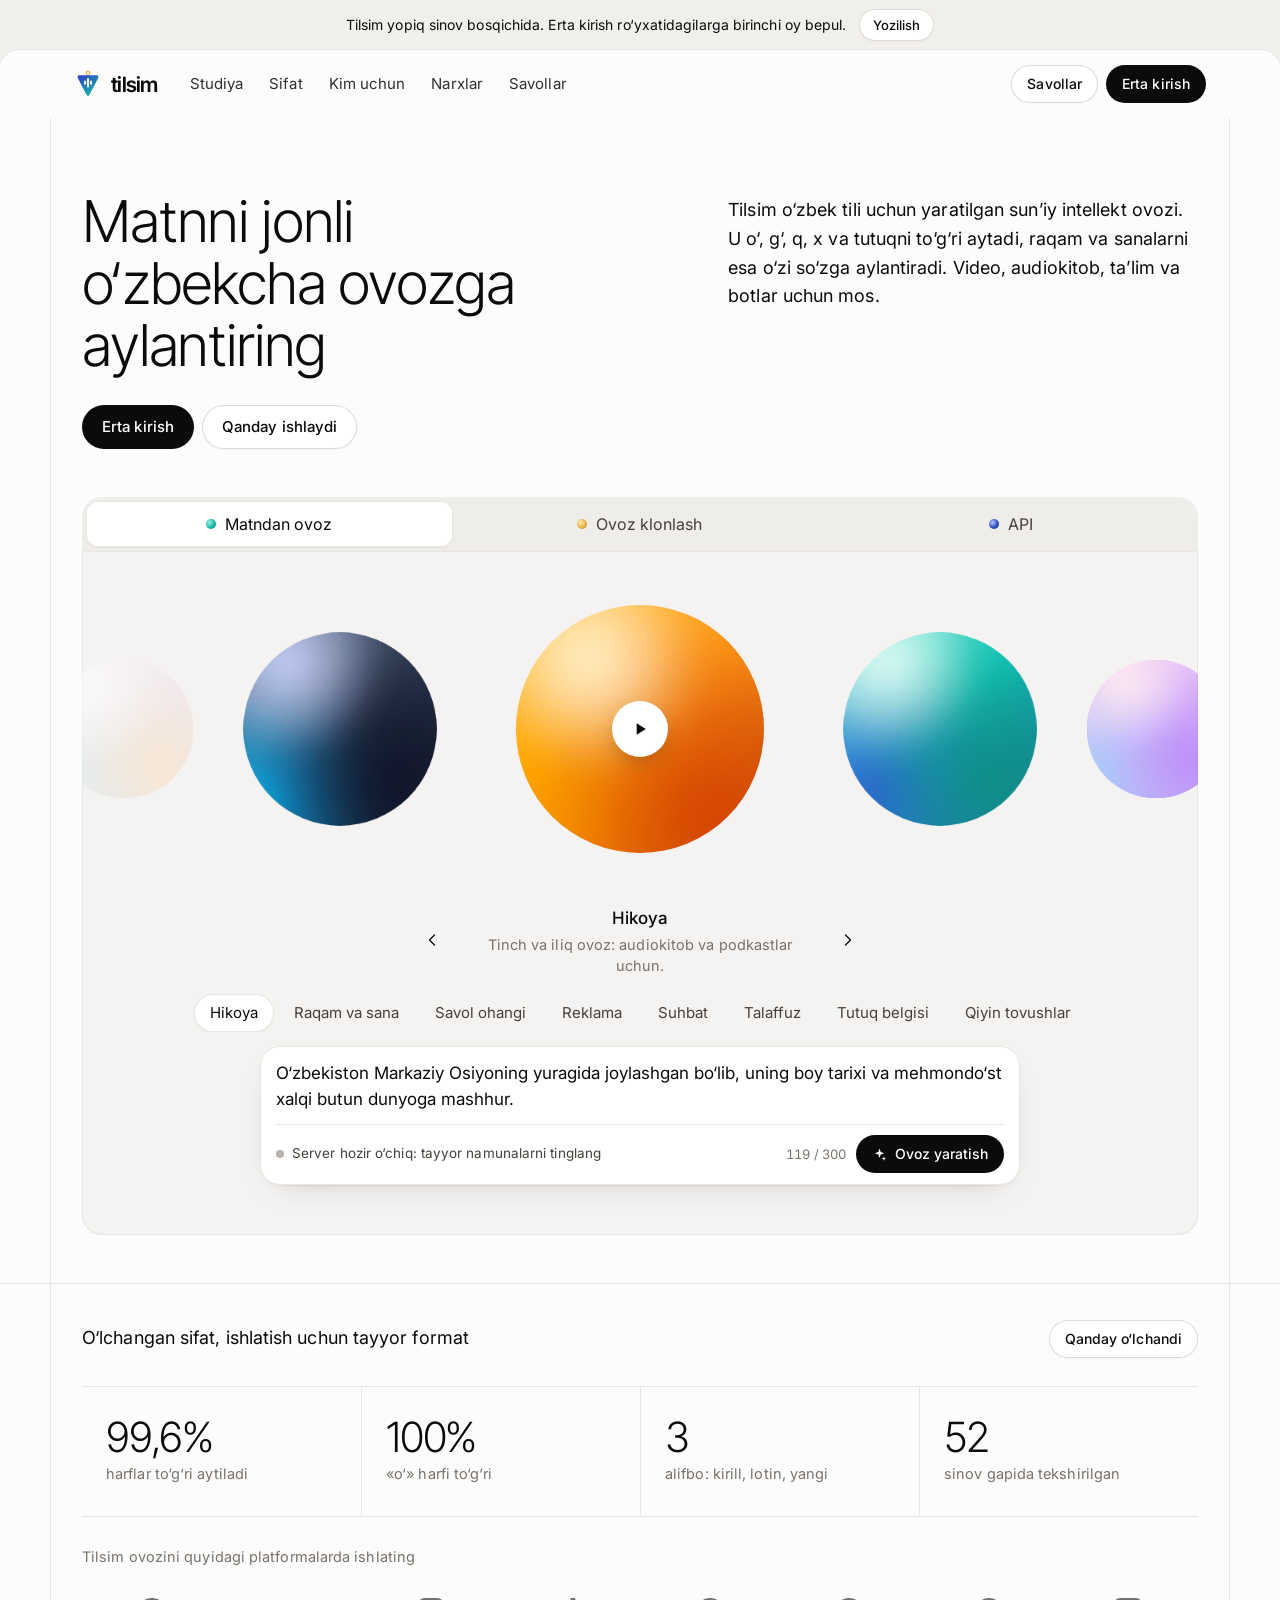
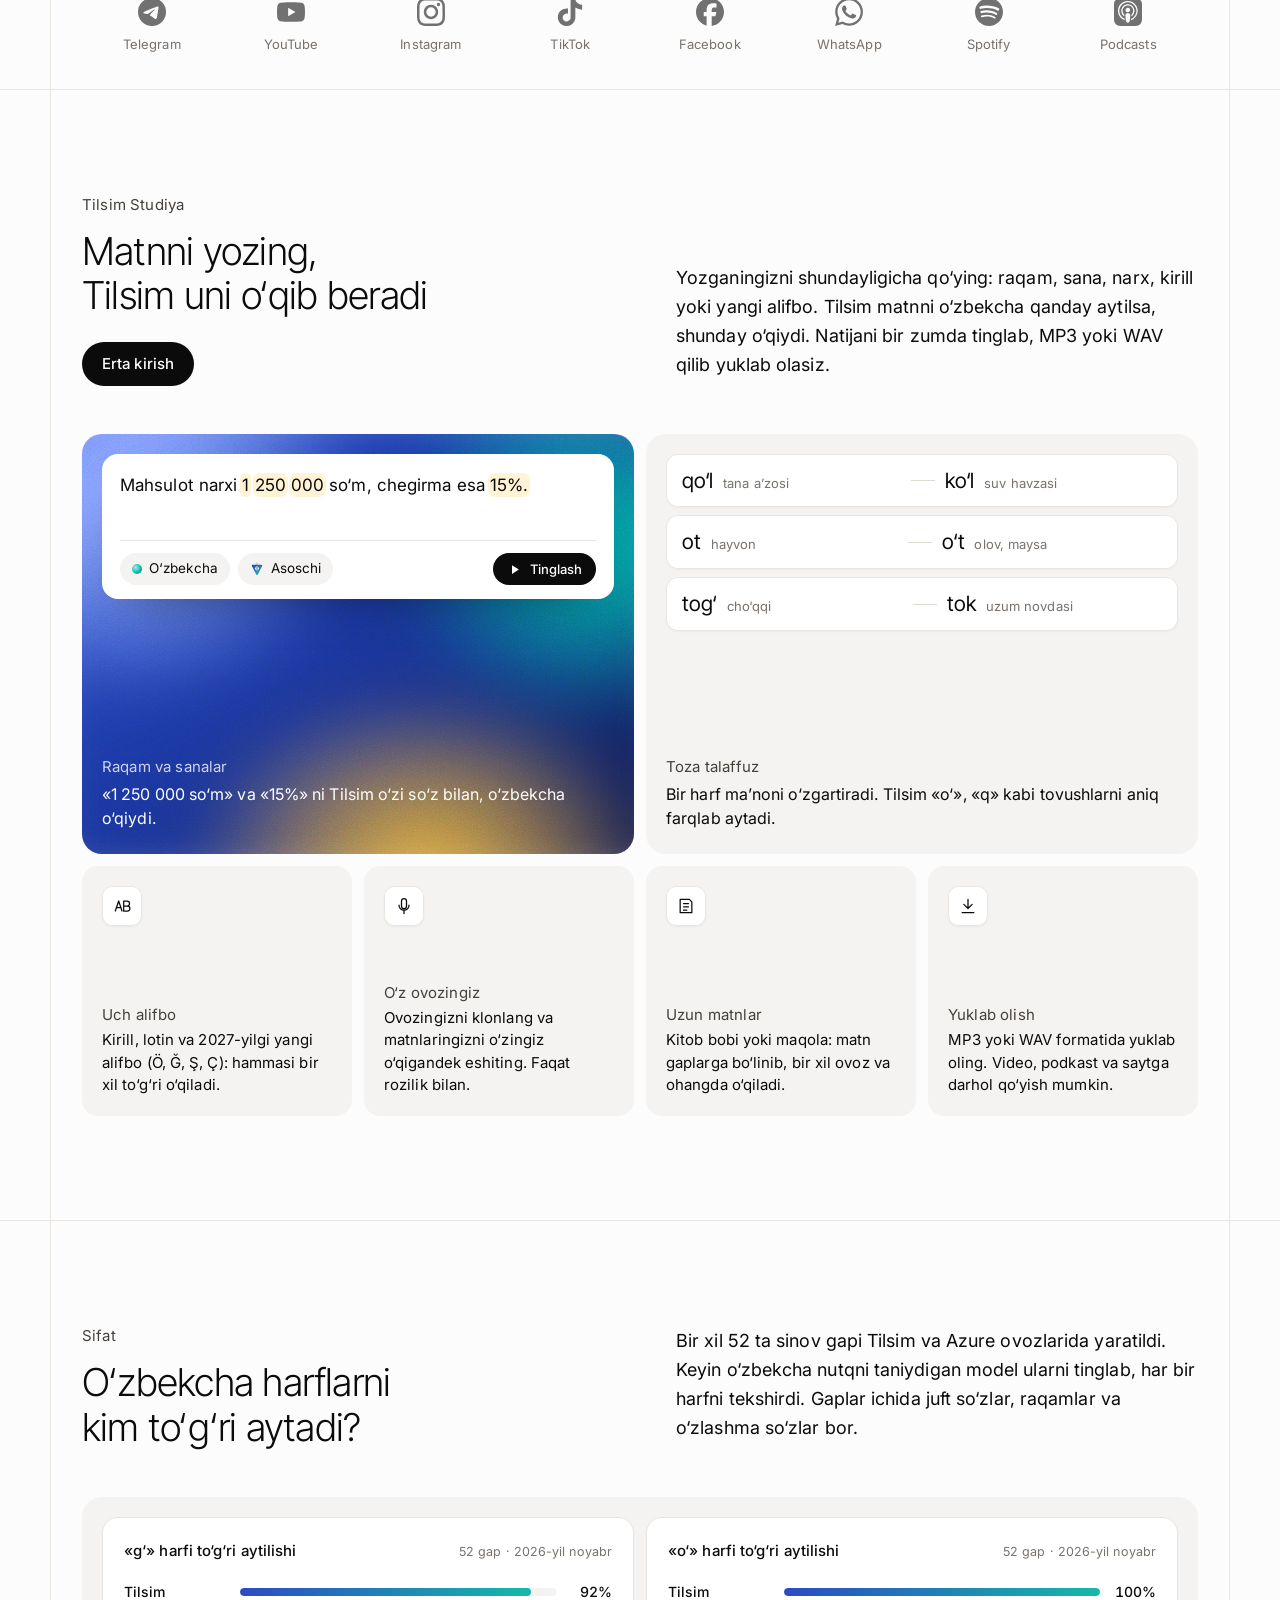
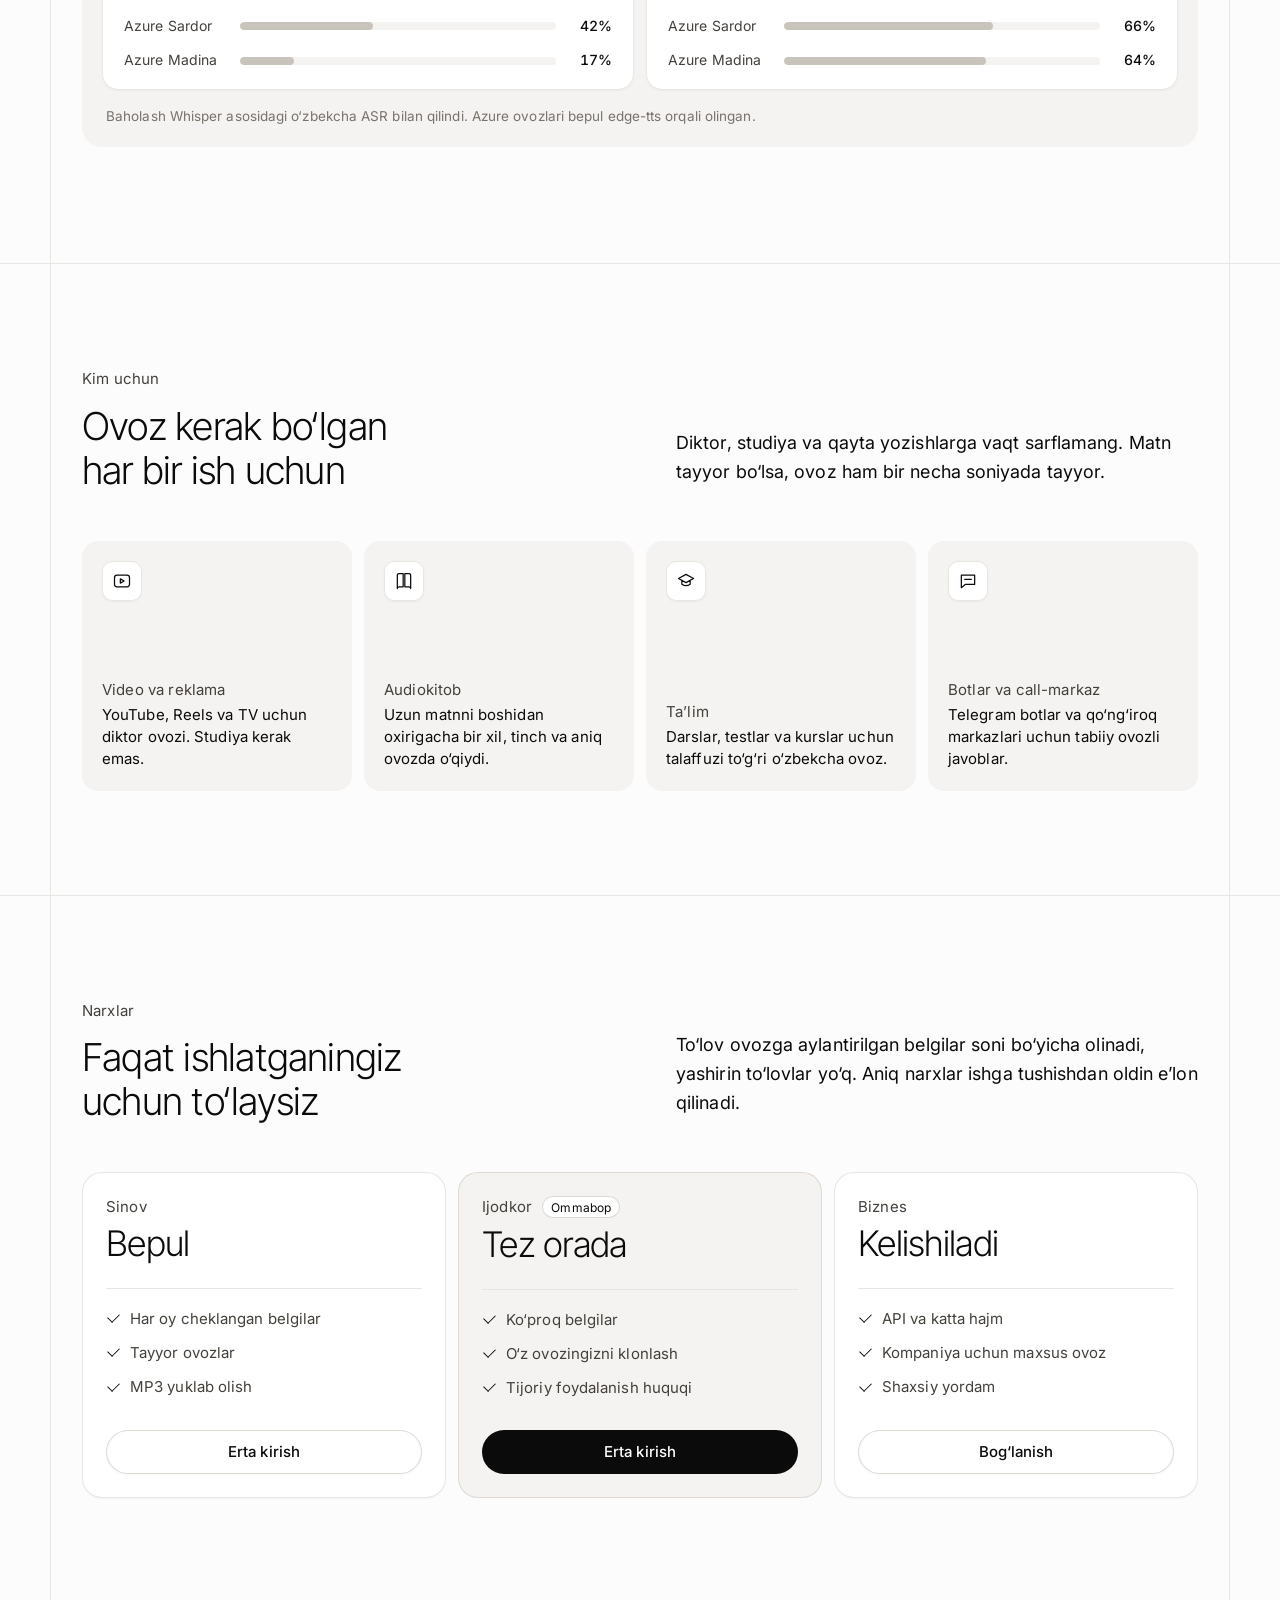
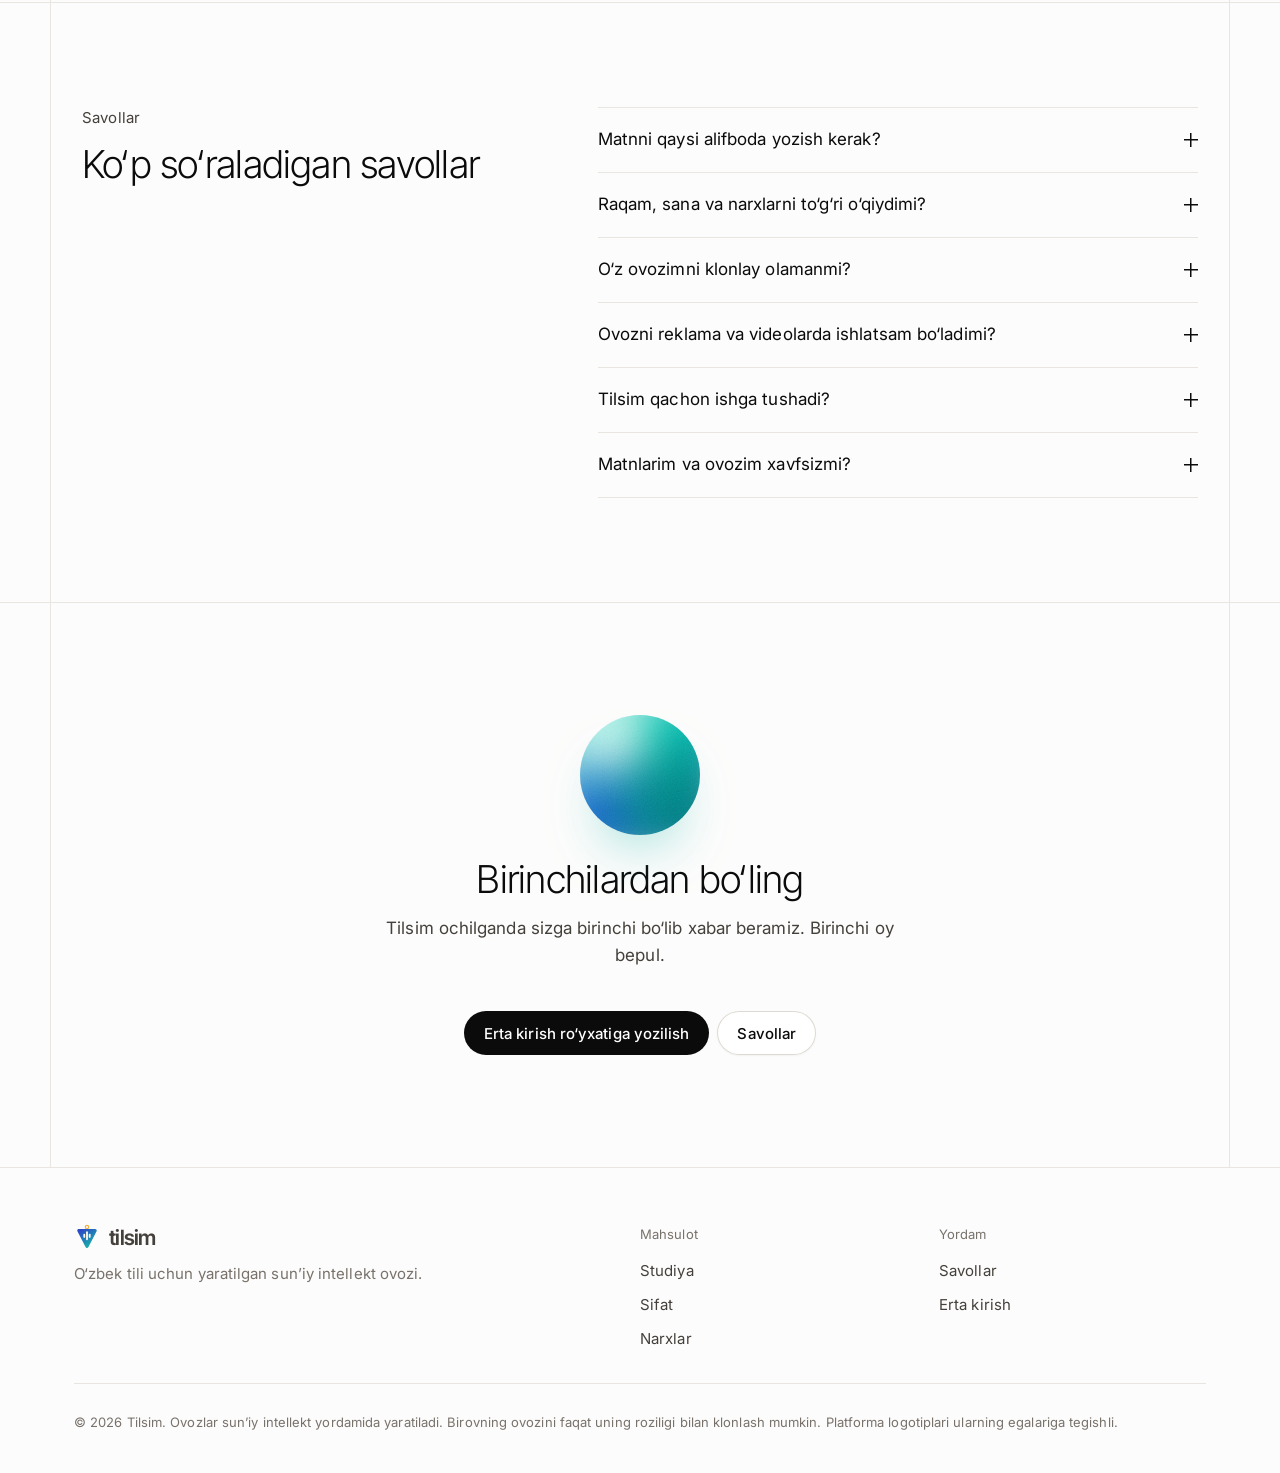
==== commit dd9afd50: "Live voice on the site: API server, tunnel start script, text box - engine/serve.py: stdlib HTTP API" ====
--- a/web/index.html
+++ b/web/index.html
@@ -15,7 +15,7 @@
   <link rel="preconnect" href="https://fonts.googleapis.com">
   <link rel="preconnect" href="https://fonts.gstatic.com" crossorigin>
   <link href="https://fonts.googleapis.com/css2?family=Inter:wght@400;500;600&family=Inter+Tight:wght@300;400;500;600&display=swap" rel="stylesheet">
-  <link rel="stylesheet" href="assets/css/site.css?v=16">
+  <link rel="stylesheet" href="assets/css/site.css?v=21">
 </head>
 <body>
   <a class="skip" href="#asosiy">Asosiy qismga o‘tish</a>
@@ -81,7 +81,17 @@
                 </div>
                 <div class="stage-foot">
                   <div class="pills" id="orb-pills" role="tablist" aria-label="Namuna turi"></div>
-                  <a class="btn btn-black btn-sm" href="#erta-kirish">Erta kirish</a>
+                  <form class="composer" id="composer" autocomplete="off">
+                    <label class="sr-only" for="tts-text">Ovozga aylantiriladigan matn</label>
+                    <textarea id="tts-text" rows="2" maxlength="300" spellcheck="false" placeholder="O‘zbekcha matn yozing: raqam, sana va narxlar ham bo‘laveradi"></textarea>
+                    <div class="composer-bar">
+                      <span class="status" id="tts-status" data-state="check"><i class="led" aria-hidden="true"></i><span id="tts-status-text">Ovoz serveri tekshirilmoqda…</span></span>
+                      <span class="count" id="tts-count" aria-live="off">0 / 300</span>
+                      <a class="btn btn-white btn-sm" id="tts-download" href="#" download="tilsim.mp3" hidden><svg viewBox="0 0 24 24" aria-hidden="true"><path d="M11 4h2v9.2l3.3-3.3 1.4 1.4L12 17l-5.7-5.7 1.4-1.4 3.3 3.3z"/><path d="M5 19h14v2H5z"/></svg>Yuklab olish</a>
+                      <button class="btn btn-black btn-sm" id="tts-go" type="submit"><svg class="ic-gen" viewBox="0 0 24 24" aria-hidden="true"><path d="M12 2.5l1.9 5.6 5.6 1.9-5.6 1.9L12 17.5l-1.9-5.6L4.5 10l5.6-1.9zM19 15l.9 2.6 2.6.9-2.6.9L19 22l-.9-2.6-2.6-.9 2.6-.9z"/></svg><svg class="ic-play" viewBox="0 0 24 24" aria-hidden="true" hidden><path d="M8 5v14l11-7z"/></svg><svg class="ic-stop" viewBox="0 0 24 24" aria-hidden="true" hidden><path d="M7 5h4v14H7zM13 5h4v14h-4z"/></svg><i class="spin" hidden aria-hidden="true"></i><span>Ovoz yaratish</span></button>
+                    </div>
+                  </form>
+                  <p class="composer-msg" id="tts-msg" aria-live="polite"></p>
                 </div>
               </div>
 
@@ -362,6 +372,6 @@
   </div>
 
   <audio id="player" preload="none"></audio>
-  <script src="assets/js/site.js?v=16"></script>
+  <script src="assets/js/site.js?v=21"></script>
 </body>
 </html>
--- a/web/assets/css/site.css
+++ b/web/assets/css/site.css
@@ -121,7 +121,8 @@
 .d-oltin { background: radial-gradient(circle at 35% 35%, #FFE8B0, var(--oltin) 55%, #9C6A12); }
 .d-lapis { background: radial-gradient(circle at 35% 35%, #B9C8FF, var(--lapis-2) 55%, var(--lapis)); }
 
-.stage { position: relative; overflow: hidden; border-radius: 0 0 var(--r-lg) var(--r-lg); background: var(--card); box-shadow: inset 0 0 0 1px var(--line); }
+/* clip, not hidden: the side orbs overflow, and a hidden-overflow box still scrolls sideways when focus lands inside */
+.stage { position: relative; overflow: hidden; overflow: clip; border-radius: 0 0 var(--r-lg) var(--r-lg); background: var(--card); box-shadow: inset 0 0 0 1px var(--line); }
 /* all panels share one grid cell, so the stage keeps the tallest height and never jumps */
 .stage { display: grid; }
 .stage > .panel { grid-area: 1 / 1; min-width: 0; transition: opacity .3s ease; }
@@ -148,8 +149,34 @@
 .arrow { width: 40px; height: 40px; flex: none; border: 0; border-radius: 50%; background: transparent; cursor: pointer; display: grid; place-items: center; transition: background .2s; }
 .arrow:hover { background: var(--card-2); }
 .arrow svg { width: 20px; height: 20px; fill: none; stroke: var(--ink); stroke-width: 1.6; stroke-linecap: round; stroke-linejoin: round; }
-.stage-foot { display: flex; align-items: center; gap: 12px; padding: 22px 20px 20px; }
+.stage-foot { display: flex; flex-direction: column; align-items: stretch; gap: 14px; padding: 18px 20px 20px; }
 .pills { flex: 1; min-width: 0; display: flex; gap: 4px; overflow-x: auto; scrollbar-width: none; justify-content: center; }
+
+/* live text-to-speech composer */
+[hidden] { display: none !important; }
+.sr-only { position: absolute; width: 1px; height: 1px; overflow: hidden; clip: rect(0 0 0 0); white-space: nowrap; }
+.composer { width: min(760px, 100%); margin: 0 auto; padding: 14px 16px 12px; border-radius: var(--r-lg); background: var(--white); box-shadow: 0 1px 2px rgba(0, 0, 0, .05), 0 12px 32px -20px rgba(0, 0, 0, .25), inset 0 0 0 1px var(--line); transition: box-shadow .2s; }
+.composer:focus-within { box-shadow: 0 1px 2px rgba(0, 0, 0, .05), 0 12px 32px -20px rgba(0, 0, 0, .25), inset 0 0 0 1px #C9C4BB; }
+.composer textarea { display: block; width: 100%; min-height: 3.2em; max-height: 9em; padding: 0; border: 0; outline: 0; resize: none; background: transparent; color: var(--ink); font: 400 17px/1.55 var(--body); }
+.composer textarea::placeholder { color: var(--ink-3); }
+.composer-bar { display: flex; flex-wrap: wrap; align-items: center; gap: 8px 10px; margin-top: 10px; padding-top: 10px; border-top: 1px solid var(--line); }
+.status { display: inline-flex; align-items: center; gap: 8px; min-width: 0; font-size: 13.5px; color: var(--ink-2); }
+.led { flex: none; width: 8px; height: 8px; border-radius: 50%; background: #B8B2AA; transition: background .3s, box-shadow .3s; }
+.status[data-state="on"] .led { background: var(--feruza); box-shadow: 0 0 0 3px rgba(22, 185, 168, .18); }
+.status[data-state="wait"] .led { background: var(--oltin); box-shadow: 0 0 0 3px rgba(232, 180, 74, .2); animation: blink 1.2s ease-in-out infinite; }
+.status[data-state="check"] .led { animation: blink 1.2s ease-in-out infinite; }
+@keyframes blink { 50% { opacity: .35; } }
+.count { margin-left: auto; font-size: 13px; color: var(--ink-3); font-variant-numeric: tabular-nums; }
+.count.over { color: #B42318; }
+.composer-msg { min-height: 1.4em; margin: -4px auto 0; width: min(760px, 100%); font-size: 14px; line-height: 1.4; color: var(--ink-2); text-align: center; }
+.composer-msg.err { color: #B42318; }
+.btn .spin[hidden], .btn svg[hidden] { display: none; }
+.btn .spin { display: inline-block; width: 14px; height: 14px; border-radius: 50%; border: 2px solid rgba(255, 255, 255, .35); border-top-color: #fff; animation: spin .8s linear infinite; }
+.btn[aria-busy="true"] { cursor: progress; opacity: .92; }
+@keyframes spin { to { transform: rotate(360deg); } }
+.orb-item.thinking .orb { animation: think 1.4s ease-in-out infinite; }
+@keyframes think { 50% { transform: scale(.93); filter: brightness(1.06) saturate(.85); } }
+@media (max-width: 520px) { .composer { padding: 12px 12px 10px; } .composer textarea { font-size: 16px; } .status { order: 3; width: 100%; } .count { margin-left: 0; } #tts-go { margin-left: auto; } }
 .pills::-webkit-scrollbar { display: none; }
 .pill { flex: none; height: 38px; padding: 0 16px; border: 0; border-radius: 9999px; background: transparent; font: 400 15px var(--body); color: var(--ink-2); cursor: pointer; transition: background .2s, color .2s, box-shadow .2s; }
 .pill:hover { color: var(--ink); }
@@ -158,9 +185,8 @@
   .orbs { height: 270px; }
   .orb-item { width: 184px; height: 184px; margin: -92px 0 0 -92px; }
   .orb-nav { gap: 8px; }
-  .stage-foot { flex-direction: column; align-items: stretch; padding: 16px 12px 14px; }
+  .stage-foot { padding: 14px 12px 14px; }
   .pills { justify-content: flex-start; }
-  .stage-foot .btn { align-self: center; }
 }
 
 /* the orbs: layered gradients + blur + film grain */
